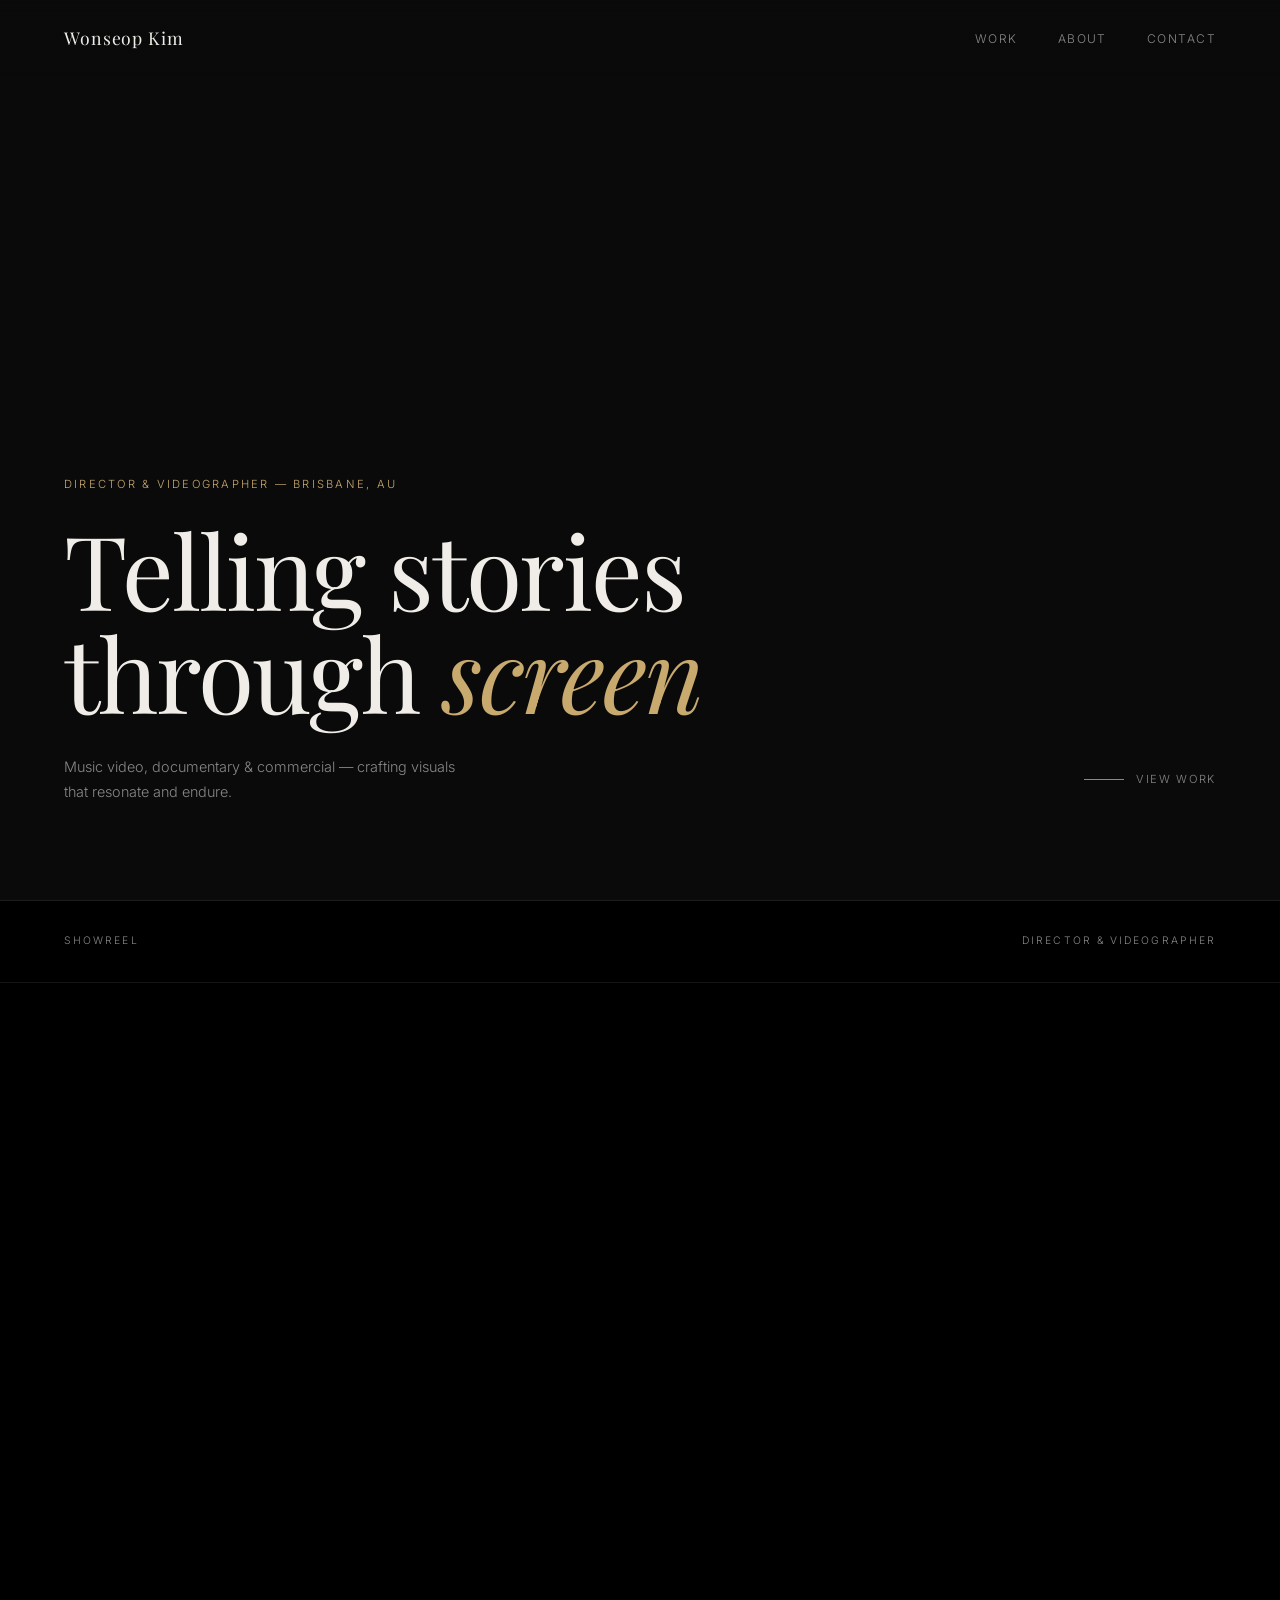
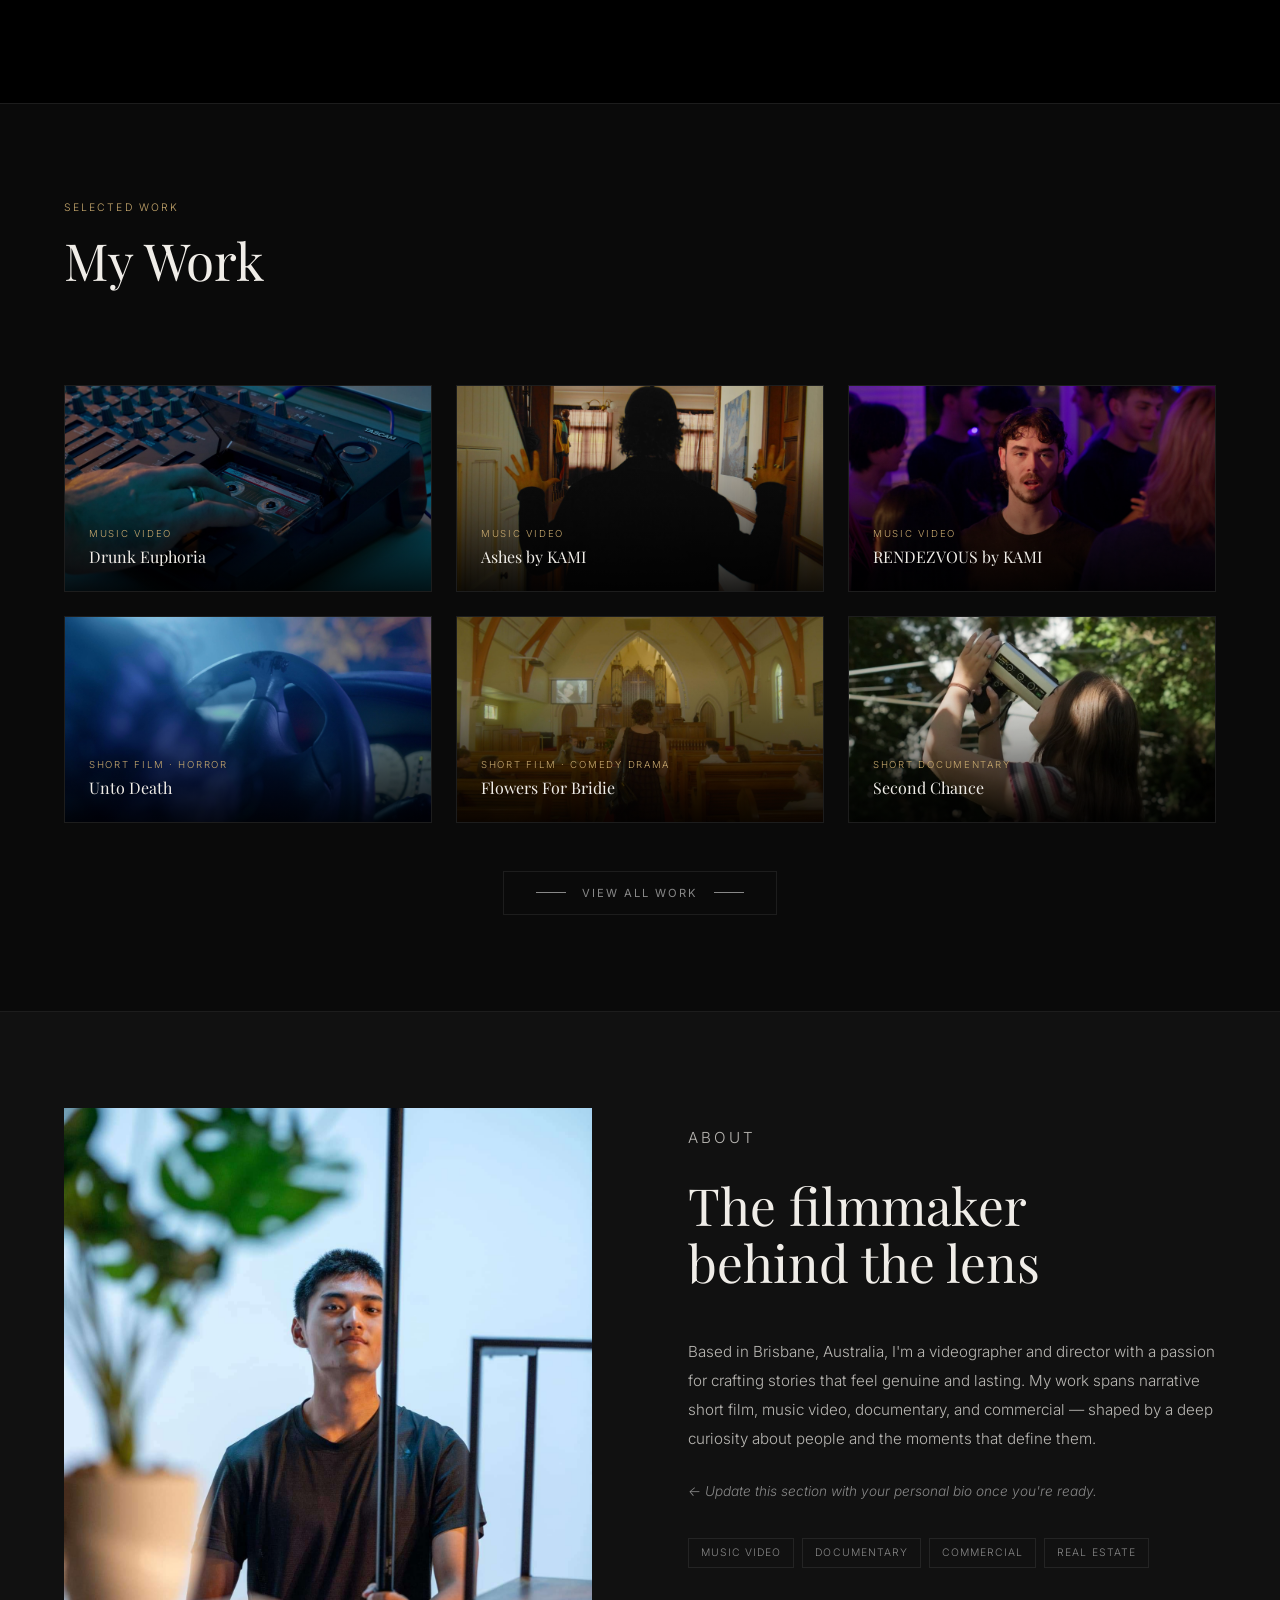
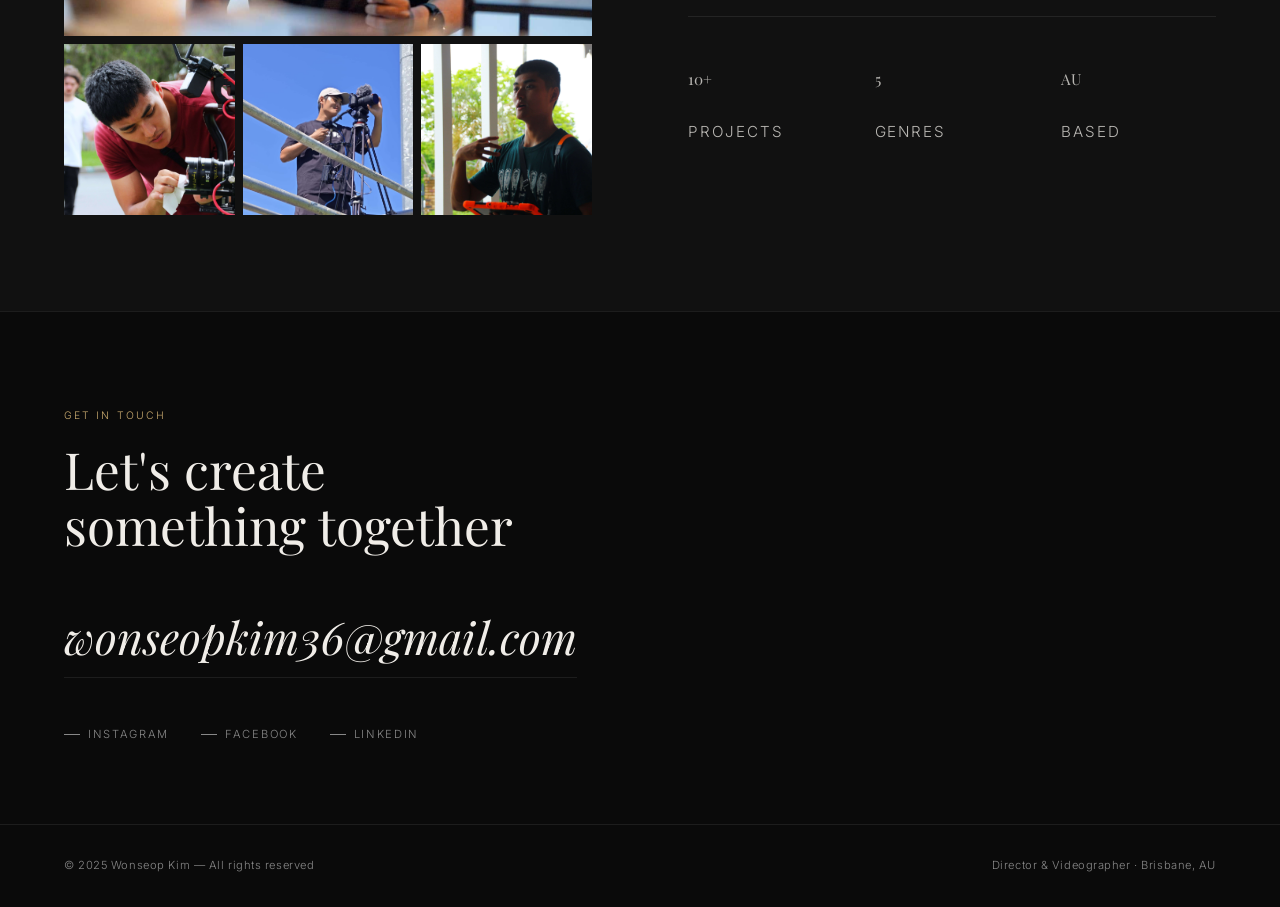
==== index.html @ dfc42f0c "Switch title order to Director & Videographer throughout" ====
<!DOCTYPE html>
<html lang="en">
<head>
<meta charset="UTF-8">
<meta name="viewport" content="width=device-width, initial-scale=1.0">
<title>Wonseop Kim | Director & Videographer — Brisbane</title>
<meta name="description" content="Wonseop Kim is a videographer and director based in Brisbane, AU, specialising in music videos, documentaries, and commercial content.">
<meta name="author" content="Wonseop Kim">
<meta name="robots" content="index, follow">
<link rel="canonical" href="https://wonseopkim.com.au/">
<link rel="icon" type="image/png" href="Main Logo.png">

<!-- Open Graph (for sharing on social / signals to Google) -->
<meta property="og:title" content="Wonseop Kim | Director & Videographer">
<meta property="og:description" content="Music video, documentary & commercial — crafting visuals that resonate and endure. Based in Brisbane, AU.">
<meta property="og:url" content="https://wonseopkim.com.au/">
<meta property="og:type" content="website">
<link href="https://fonts.googleapis.com/css2?family=Inter:wght@300;400;500;600&family=Playfair+Display:ital,wght@0,400;0,500;1,400&display=swap" rel="stylesheet">
<link rel="stylesheet" href="css/base.css">
<link rel="stylesheet" href="css/layout.css">
<link rel="stylesheet" href="css/works.css">
<link rel="stylesheet" href="css/archive.css">
<link rel="stylesheet" href="css/lightbox.css">
<link rel="stylesheet" href="css/responsive.css">
</head>
<body>

<nav id="navbar">
  <a href="#" class="nav-logo">Wonseop Kim</a>
  <ul class="nav-links">
    <li><a href="#works">Work</a></li>
    <li><a href="#about">About</a></li>
    <li><a href="#contact">Contact</a></li>
  </ul>
</nav>

<!-- ═══════════════════════════════ HERO ═══════════════════════════════ -->
<section class="hero">
  <video class="hero-video" autoplay muted playsinline>
    <source src="video/hero.mp4" type="video/mp4">
  </video>
  <div class="hero-bg"></div>
  <p class="hero-label">Director &amp; Videographer — Brisbane, AU</p>
  <h1 class="hero-title">Telling stories<br>through <em>screen</em></h1>
  <div class="hero-sub">
    <p class="hero-desc">Music video, documentary &amp; commercial — crafting visuals that resonate and endure.</p>
    <a href="#works" class="hero-scroll"><span class="scroll-line"></span>View Work</a>
  </div>
</section>

<div class="divider"></div>

<!-- ═══════════════════════════════ REEL ═══════════════════════════════ -->
<div class="reel-section">
  <div class="reel-title-bar">
    <span>Showreel</span>
    <span>Director &amp; Videographer</span>
  </div>
  <div class="reel-embed">
    <iframe src="https://player.vimeo.com/video/1203753606" frameborder="0" allow="autoplay; fullscreen; picture-in-picture" allowfullscreen></iframe>
  </div>
</div>

<div class="divider"></div>

<!-- ═══════════════════════════ SELECTED WORKS ═══════════════════════════ -->
<section id="works">
  <div class="works-header">
    <div>
      <p class="section-label">Selected Work</p>
      <h2 class="section-title">My Work</h2>
    </div>
  </div>

  <div class="works-grid" id="portfolioGrid"></div>

  <!-- Toggle to archive -->
  <div class="archive-link-wrap">
    <button class="archive-link" id="archiveToggleBtn">
      <span class="archive-link-line"></span>
      View All Work
      <span class="archive-link-line"></span>
    </button>
  </div>
</section>

<!-- ═══════════════════════════════ ARCHIVE ═══════════════════════════════ -->
<div id="archive">

  <div class="archive-header">
    <div class="archive-header-left">
      <p>Complete Works</p>
      <h2>All Work</h2>
    </div>
  </div>

  <div class="archive-controls">
    <div class="filter-tabs" id="archiveFilters">
      <button class="filter-btn active" data-filter="all">All</button>
      <button class="filter-btn" data-filter="narrative">Narrative</button>
      <button class="filter-btn" data-filter="documentary">Documentary</button>
      <button class="filter-btn" data-filter="music-video">Music Video</button>
      <button class="filter-btn" data-filter="commercial">Commercial</button>
      <button class="filter-btn" data-filter="social-media">Social Media</button>
    </div>
    <div class="view-toggle">
      <button class="view-btn active" data-view="grid" title="Grid view">⊞</button>
      <button class="view-btn" data-view="list" title="List view">☰</button>
    </div>
  </div>

  <!-- GRID VIEW -->
  <div class="archive-grid" id="archiveGrid"></div>

  <!-- LIST VIEW -->
  <div class="archive-list" id="archiveList"></div>

  <div class="no-results" id="noResults">No projects in this category yet.</div>

</div><!-- /#archive -->

<div class="divider"></div>

<!-- ═══════════════════════════════ ABOUT ═══════════════════════════════ -->
<section id="about" class="about-section">
  <div class="about-grid">
    <div class="about-photo-col">
      <div class="about-photo-main">
        <img src="images/me/01.jpg" alt="Wonseop Kim">
      </div>
      <div class="about-photo-strip">
        <div class="about-photo-small"><img src="images/me/02.jpg" alt="On set"></div>
        <div class="about-photo-small"><img src="images/me/03.jpg" alt="On location"></div>
        <div class="about-photo-small"><img src="images/me/05.jpg" alt="On set" style="object-position: 70% center;"></div>
      </div>
    </div>
    <div class="about-content">
      <p class="section-label">About</p>
      <h2 class="section-title">The filmmaker<br>behind the lens</h2>
      <p>Based in Brisbane, Australia, I'm a videographer and director with a passion for crafting stories that feel genuine and lasting. My work spans narrative short film, music video, documentary, and commercial — shaped by a deep curiosity about people and the moments that define them.</p>
      <p><em style="color: var(--muted); font-style: italic; font-size: 0.85rem;">← Update this section with your personal bio once you're ready.</em></p>
      <div class="tags">
        <span class="tag">Music Video</span><span class="tag">Documentary</span><span class="tag">Commercial</span><span class="tag">Real Estate</span>
      </div>
      <div class="about-stats">
        <div><p class="stat-num">10+</p><p class="stat-label">Projects</p></div>
        <div><p class="stat-num">5</p><p class="stat-label">Genres</p></div>
        <div><p class="stat-num">AU</p><p class="stat-label">Based</p></div>
      </div>
    </div>
  </div>
</section>

<div class="divider"></div>

<!-- ═══════════════════════════════ CONTACT ═══════════════════════════════ -->
<section id="contact" class="contact-section">
  <p class="section-label">Get in touch</p>
  <h2 class="section-title">Let's create<br>something together</h2>
  <div class="contact-inner">
    <a href="mailto:wonseopkim36@gmail.com" class="contact-email">wonseopkim36@gmail.com</a>
    <div class="contact-socials">
      <a href="https://www.instagram.com/oneseop_twoseop/" target="_blank" class="social-link">Instagram</a>
      <a href="https://www.facebook.com/profile.php?id=100075381812493" target="_blank" class="social-link">Facebook</a>
      <a href="https://www.linkedin.com/in/wonseop-kim-41875423b/" target="_blank" class="social-link">LinkedIn</a>
    </div>
  </div>
</section>

<footer>
  <p>© 2025 Wonseop Kim — All rights reserved</p>
  <p>Director & Videographer · Brisbane, AU</p>
</footer>

<!-- ═══════════════════════════════ LIGHTBOX ═══════════════════════════════ -->
<div class="lightbox-overlay" id="lightboxOverlay">
  <button class="lightbox-close" id="lightboxClose">&#x2715;</button>
  <div class="lightbox-box">
    <div class="lightbox-carousel" id="lightboxCarousel">
      <div class="carousel-track" id="carouselTrack"></div>
      <button class="carousel-btn carousel-prev" id="carouselPrev">&#8249;</button>
      <button class="carousel-btn carousel-next" id="carouselNext">&#8250;</button>
      <div class="carousel-dots" id="carouselDots"></div>
    </div>
    <div class="lightbox-info">
      <div>
        <div class="lightbox-cat" id="lbCat"></div>
        <div class="lightbox-title" id="lbTitle"></div>
        <div class="lightbox-desc" id="lbDesc"></div>
      </div>
      <div class="lightbox-meta">
        <div class="lightbox-meta-item"><span>Year</span><span id="lbYear"></span></div>
        <div class="lightbox-meta-item"><span>Role</span><span id="lbRole"></span></div>
      </div>
      <a id="lbLink" href="#" target="_blank" rel="noopener" style="display:none"></a>
    </div>
  </div>
</div>

<script src="js/hero.js"></script>
<script src="data/projects.js"></script>
<script src="js/render.js"></script>
<script src="js/archive.js"></script>
<script src="js/lightbox.js"></script>
</body>
</html>
---- css/base.css ----
*, *::before, *::after { box-sizing: border-box; margin: 0; padding: 0; }
:root {
  --bg: #0a0a0a; --bg2: #111111; --bg3: #1a1a1a;
  --text: #f0ede8; --muted: #888; --accent: #c8a96e;
  --border: rgba(255,255,255,0.08);
  --font-display: 'Playfair Display', Georgia, serif;
  --font-body: 'Inter', sans-serif;
}
html { scroll-behavior: smooth; }
body { background: var(--bg); color: var(--text); font-family: var(--font-body); font-weight: 300; line-height: 1.6; -webkit-font-smoothing: antialiased; }

/* ── SHARED ── */
section { padding: 6rem 4rem; }
.section-label { font-size: 0.65rem; letter-spacing: 0.2em; text-transform: uppercase; color: var(--accent); margin-bottom: 1rem; }
.section-title { font-family: var(--font-display); font-size: clamp(2rem, 4vw, 3.2rem); font-weight: 400; line-height: 1.1; margin-bottom: 3rem; }
.divider { width: 100%; height: 1px; background: var(--border); }

/* ── FILTER TABS (shared by archive controls) ── */
.filter-tabs { display: flex; gap: 0; border: 1px solid var(--border); overflow: hidden; }
.filter-btn { background: none; border: none; border-right: 1px solid var(--border); color: var(--muted); font-family: var(--font-body); font-size: 0.65rem; font-weight: 400; letter-spacing: 0.12em; text-transform: uppercase; padding: 0.55rem 1.1rem; cursor: pointer; transition: background 0.2s, color 0.2s; }
.filter-btn:last-child { border-right: none; }
.filter-btn:hover { background: var(--bg3); color: var(--text); }
.filter-btn.active { background: var(--accent); color: #0a0a0a; }
---- css/layout.css ----
/* ── NAV ── */
nav { position: fixed; top: 0; left: 0; right: 0; z-index: 100; display: flex; align-items: center; justify-content: space-between; padding: 1.5rem 4rem; background: linear-gradient(to bottom, rgba(10,10,10,0.95) 0%, transparent 100%); transition: background 0.3s; }
nav.scrolled { background: rgba(10,10,10,0.97); border-bottom: 1px solid var(--border); }
.nav-logo { font-family: var(--font-display); font-size: 1.1rem; font-weight: 400; letter-spacing: 0.05em; color: var(--text); text-decoration: none; }
.nav-links { display: flex; gap: 2.5rem; list-style: none; align-items: center; }
.nav-links a { color: var(--muted); text-decoration: none; font-size: 0.75rem; letter-spacing: 0.12em; text-transform: uppercase; transition: color 0.2s; }
.nav-links a:hover { color: var(--text); }

/* ── HERO ── */
.hero { min-height: 100vh; display: flex; flex-direction: column; justify-content: flex-end; padding: 0 4rem 6rem; position: relative; overflow: hidden; background: var(--bg); }
.hero-video { position: absolute; inset: 0; width: 100%; height: 100%; object-fit: cover; z-index: 0; transition: opacity 0.6s ease; }
.hero-bg { position: absolute; inset: 0; background: rgba(10,10,10,0.5); z-index: 1; }
.hero-label { font-size: 0.7rem; letter-spacing: 0.2em; text-transform: uppercase; color: var(--accent); margin-bottom: 1.5rem; position: relative; z-index: 2; }
.hero-title { font-family: var(--font-display); font-size: clamp(3.5rem, 8vw, 7rem); font-weight: 400; line-height: 1.0; letter-spacing: -0.02em; margin-bottom: 2rem; max-width: 900px; position: relative; z-index: 2; }
.hero-title em { font-style: italic; color: var(--accent); }
.hero-sub { display: flex; align-items: center; gap: 3rem; flex-wrap: wrap; position: relative; z-index: 2; }
.hero-desc { font-size: 0.9rem; color: var(--muted); max-width: 400px; line-height: 1.7; }
.hero-scroll { display: flex; align-items: center; gap: 0.75rem; font-size: 0.7rem; letter-spacing: 0.15em; text-transform: uppercase; color: var(--muted); text-decoration: none; margin-left: auto; transition: color 0.2s; }
.hero-scroll:hover { color: var(--text); }
.scroll-line { width: 40px; height: 1px; background: var(--muted); transition: width 0.2s; }
.hero-scroll:hover .scroll-line { width: 60px; background: var(--text); }

/* ── REEL ── */
.reel-section { background: #000; padding: 0; position: relative; }
.reel-title-bar { display: flex; align-items: center; justify-content: space-between; padding: 2rem 4rem; border-bottom: 1px solid var(--border); }
.reel-title-bar span { font-size: 0.65rem; letter-spacing: 0.2em; text-transform: uppercase; color: var(--muted); }
.reel-embed { width: 100%; aspect-ratio: 16/9; max-height: calc(100vh - 10rem); max-width: calc((100vh - 10rem) * 1.7778); margin: 0 auto; background: #000; }
.reel-embed iframe { width: 100%; height: 100%; display: block; border: none; }

/* ── ABOUT ── */
.about-section { background: var(--bg2); }
.about-grid { display: grid; grid-template-columns: 1fr 1fr; gap: 6rem; align-items: start; }
.about-photo-col { display: flex; flex-direction: column; gap: 0.5rem; }
.about-photo-main { aspect-ratio: 1/1; overflow: hidden; }
.about-photo-main img { width: 100%; height: 100%; object-fit: cover; object-position: center; display: block; }
.about-photo-strip { display: grid; grid-template-columns: repeat(3, 1fr); gap: 0.5rem; }
.about-photo-small { aspect-ratio: 1; overflow: hidden; }
.about-photo-small img { width: 100%; height: 100%; object-fit: cover; object-position: center top; display: block; }
.about-content { padding-top: 1rem; }
.about-content p { font-size: 0.95rem; color: rgba(240,237,232,0.75); line-height: 1.9; margin-bottom: 1.5rem; }
.about-stats { display: grid; grid-template-columns: repeat(3, 1fr); gap: 2rem; margin-top: 3rem; padding-top: 3rem; border-top: 1px solid var(--border); }
.stat-num { font-family: var(--font-display); font-size: 2.5rem; font-weight: 400; color: var(--accent); line-height: 1; margin-bottom: 0.4rem; }
.stat-label { font-size: 0.7rem; letter-spacing: 0.12em; text-transform: uppercase; color: var(--muted); }
.tags { display: flex; flex-wrap: wrap; gap: 0.5rem; margin-top: 2rem; }
.tag { font-size: 0.65rem; letter-spacing: 0.1em; text-transform: uppercase; color: var(--muted); border: 1px solid var(--border); padding: 0.35rem 0.75rem; }

/* ── CONTACT ── */
.contact-section { padding: 6rem 4rem 5rem; }
.contact-inner { max-width: 700px; }
.contact-email { font-family: var(--font-display); font-size: clamp(1.8rem, 3.5vw, 2.8rem); font-weight: 400; font-style: italic; color: var(--text); text-decoration: none; display: inline-block; margin-bottom: 3rem; border-bottom: 1px solid var(--border); padding-bottom: 0.25rem; transition: color 0.2s, border-color 0.2s; }
.contact-email:hover { color: var(--accent); border-color: var(--accent); }
.contact-socials { display: flex; gap: 2rem; flex-wrap: wrap; }
.social-link { font-size: 0.7rem; letter-spacing: 0.15em; text-transform: uppercase; color: var(--muted); text-decoration: none; display: flex; align-items: center; gap: 0.5rem; transition: color 0.2s; }
.social-link:hover { color: var(--text); }
.social-link::before { content: ''; display: inline-block; width: 16px; height: 1px; background: currentColor; }

/* ── FOOTER ── */
footer { padding: 2rem 4rem; border-top: 1px solid var(--border); display: flex; align-items: center; justify-content: space-between; flex-wrap: wrap; gap: 1rem; }
footer p { font-size: 0.7rem; color: var(--muted); letter-spacing: 0.05em; }
---- css/works.css ----
/* ── SELECTED WORKS ── */
.works-header { display: flex; align-items: flex-end; justify-content: space-between; margin-bottom: 3rem; flex-wrap: wrap; gap: 1.5rem; }
.works-grid { display: grid; grid-template-columns: repeat(3, 1fr); gap: 1.5rem; }
.work-item { cursor: pointer; }
.work-item.hidden { display: none; }
.work-thumb { position: relative; aspect-ratio: 16/9; overflow: hidden; border: 1px solid var(--border); }
.work-thumb img { position: absolute; inset: 0; width: 100%; height: 100%; object-fit: cover; display: block; transition: transform 0.6s cubic-bezier(0.25, 0.46, 0.45, 0.94); }
.work-item:hover .work-thumb img { transform: scale(1.04); }
.work-overlay { position: absolute; inset: 0; display: flex; flex-direction: column; justify-content: flex-end; padding: 1.5rem; background: linear-gradient(to top, rgba(0,0,0,0.85) 0%, rgba(0,0,0,0.3) 40%, transparent 70%); }
.work-category { font-size: 0.6rem; letter-spacing: 0.18em; text-transform: uppercase; color: var(--accent); margin-bottom: 0.35rem; display: block; }
.work-title { font-family: var(--font-display); font-size: 1rem; font-weight: 400; color: var(--text); line-height: 1.2; }

/* ── ARCHIVE TOGGLE BUTTON ── */
.archive-link-wrap { margin-top: 3rem; display: flex; align-items: center; justify-content: center; }
.archive-link { display: inline-flex; align-items: center; gap: 1rem; font-size: 0.7rem; letter-spacing: 0.18em; text-transform: uppercase; color: var(--muted); text-decoration: none; border: 1px solid var(--border); padding: 0.9rem 2rem; transition: color 0.2s, border-color 0.2s; cursor: pointer; background: none; font-family: var(--font-body); }
.archive-link:hover { color: var(--text); border-color: rgba(255,255,255,0.25); }
.archive-link-line { width: 30px; height: 1px; background: currentColor; transition: width 0.2s; display: inline-block; }
.archive-link:hover .archive-link-line { width: 50px; }
---- css/archive.css ----
/* ── ARCHIVE SECTION ── */
#archive { display: none; padding: 0; }
#archive.visible { display: block; }

.archive-header { padding: 5rem 4rem 4rem; border-bottom: 1px solid var(--border); display: flex; align-items: flex-end; justify-content: space-between; flex-wrap: wrap; gap: 2rem; }
.archive-header-left p { font-size: 0.65rem; letter-spacing: 0.2em; text-transform: uppercase; color: var(--accent); margin-bottom: 1rem; }
.archive-header-left h2 { font-family: var(--font-display); font-size: clamp(2.5rem, 5vw, 4.5rem); font-weight: 400; line-height: 1.0; }
.archive-count { font-family: var(--font-display); font-size: 4rem; font-weight: 400; color: rgba(255,255,255,0.08); line-height: 1; }

.archive-controls { padding: 2rem 4rem; border-bottom: 1px solid var(--border); display: flex; align-items: center; justify-content: space-between; flex-wrap: wrap; gap: 1rem; }
.view-toggle { display: flex; gap: 0; border: 1px solid var(--border); overflow: hidden; }
.view-btn { background: none; border: none; border-right: 1px solid var(--border); color: var(--muted); padding: 0.5rem 0.75rem; cursor: pointer; transition: background 0.2s, color 0.2s; font-size: 0.75rem; }
.view-btn:last-child { border-right: none; }
.view-btn.active { background: var(--bg3); color: var(--text); }

/* GRID VIEW */
.archive-grid { display: grid; grid-template-columns: repeat(4, 1fr); gap: 1.25rem; padding: 4rem; }
.archive-grid.hidden { display: none; }
.grid-item { cursor: pointer; }
.grid-item.filtered-out { display: none; }
.grid-thumb { position: relative; aspect-ratio: 16/9; overflow: hidden; border: 1px solid var(--border); }
.grid-thumb img { position: absolute; inset: 0; width: 100%; height: 100%; object-fit: cover; display: block; transition: transform 0.6s cubic-bezier(0.25,0.46,0.45,0.94); }
.grid-item:hover .grid-thumb img { transform: scale(1.04); }
.grid-overlay { position: absolute; inset: 0; display: flex; flex-direction: column; justify-content: flex-end; padding: 1rem; background: linear-gradient(to top, rgba(0,0,0,0.85) 0%, rgba(0,0,0,0.3) 40%, transparent 70%); }
.grid-cat { font-size: 0.55rem; letter-spacing: 0.18em; text-transform: uppercase; color: var(--accent); margin-bottom: 0.2rem; }
.grid-title { font-family: var(--font-display); font-size: 0.85rem; font-weight: 400; color: var(--text); line-height: 1.2; }

/* LIST VIEW */
.archive-list { display: none; }
.archive-list.visible { display: block; }
.list-item { display: grid; grid-template-columns: 100px 1fr auto auto; align-items: center; gap: 2rem; padding: 1.25rem 4rem; border-bottom: 1px solid var(--border); cursor: pointer; transition: background 0.15s; }
.list-item:hover { background: var(--bg2); }
.list-item.filtered-out { display: none; }
.list-thumb { aspect-ratio: 16/9; overflow: hidden; background: var(--bg3); position: relative; flex-shrink: 0; }
.list-thumb svg { width: 100%; height: 100%; display: block; }
.list-title { font-family: var(--font-display); font-size: 1rem; font-weight: 400; color: var(--text); margin-bottom: 0.25rem; }
.list-cat { font-size: 0.65rem; letter-spacing: 0.12em; text-transform: uppercase; color: var(--muted); }
.list-year { font-size: 0.75rem; color: var(--muted); white-space: nowrap; }
.list-role { font-size: 0.7rem; color: var(--muted); white-space: nowrap; text-align: right; }
.list-arrow { font-size: 0.9rem; color: var(--muted); transition: color 0.2s, transform 0.2s; }
.list-item:hover .list-arrow { color: var(--accent); transform: translateX(4px); }

.no-results { padding: 4rem; text-align: center; color: var(--muted); font-size: 0.85rem; display: none; }
.no-results.visible { display: block; }
---- css/responsive.css ----
/* ── RESPONSIVE ── */
@media (max-width: 900px) {
  nav, section, .contact-section, .archive-header, .archive-controls, footer { padding-left: 2rem; padding-right: 2rem; }
  .reel-title-bar { padding: 1.2rem 2rem; }
  .hero { padding: 0 2rem 4rem; }
  .works-grid { grid-template-columns: repeat(2, 1fr); }
  .about-grid { grid-template-columns: 1fr; gap: 3rem; }
  .archive-grid { grid-template-columns: repeat(2, 1fr); }
  .list-item { grid-template-columns: 80px 1fr auto; padding: 1rem 2rem; }
  .list-role { display: none; }
  .lightbox-info { grid-template-columns: 1fr; }
}
@media (max-width: 600px) {
  .works-grid { grid-template-columns: 1fr; }
  .about-stats { grid-template-columns: repeat(2, 1fr); }
  .nav-links { display: none; }
  .archive-grid { grid-template-columns: repeat(2, 1fr); }
  .list-item { grid-template-columns: 70px 1fr; }
  .list-year, .list-arrow { display: none; }
}
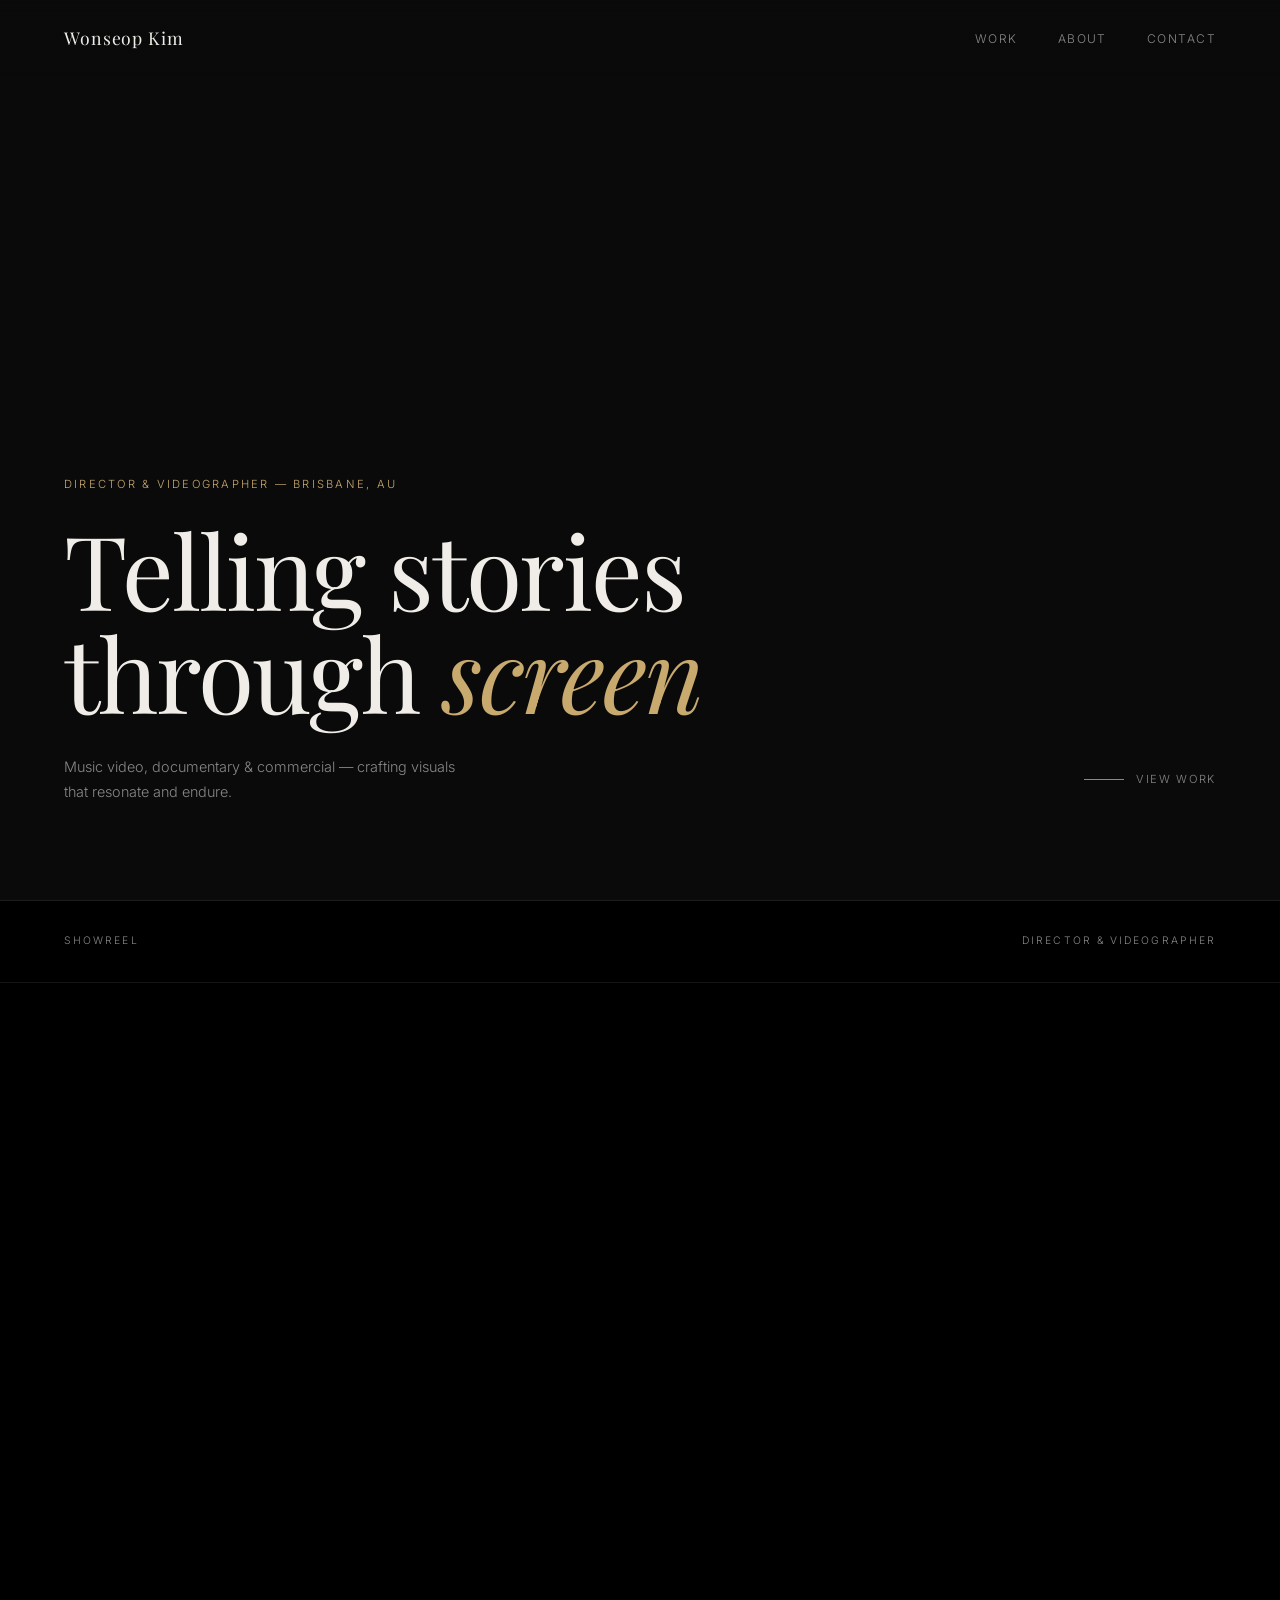
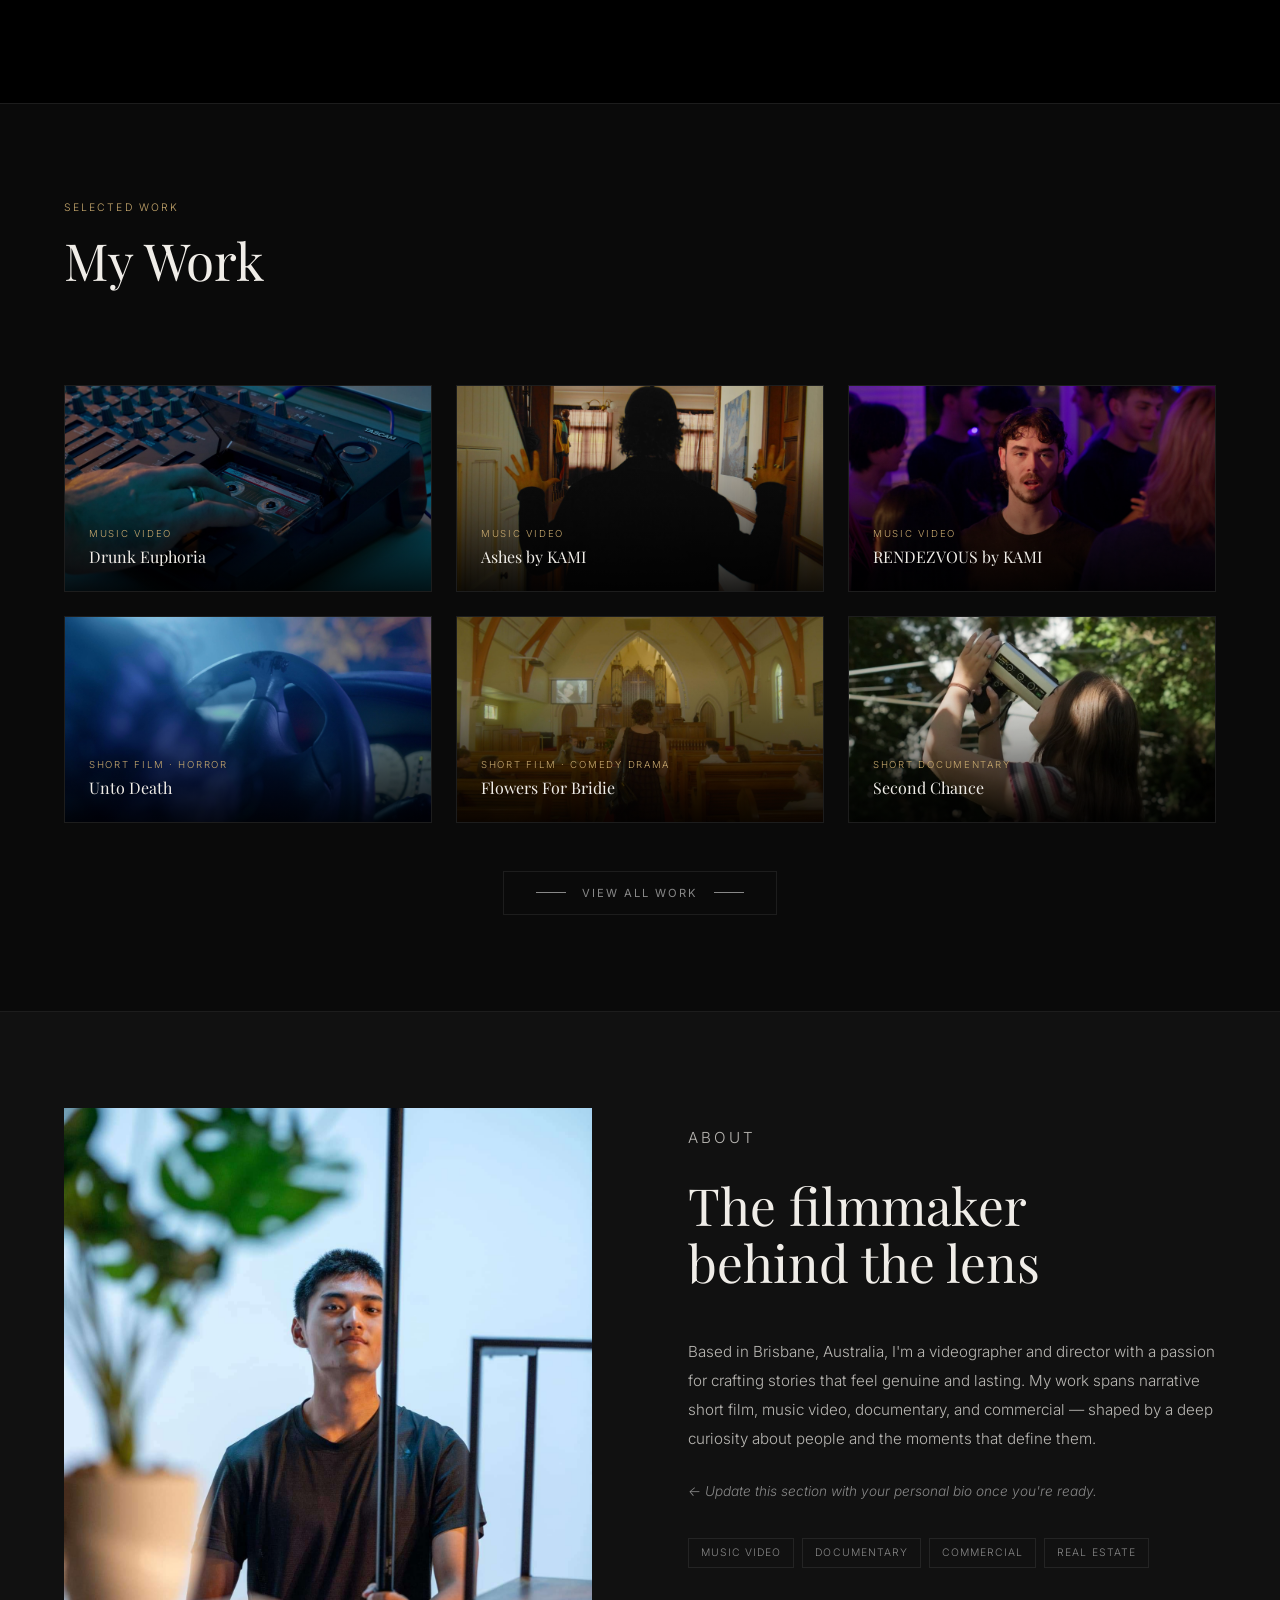
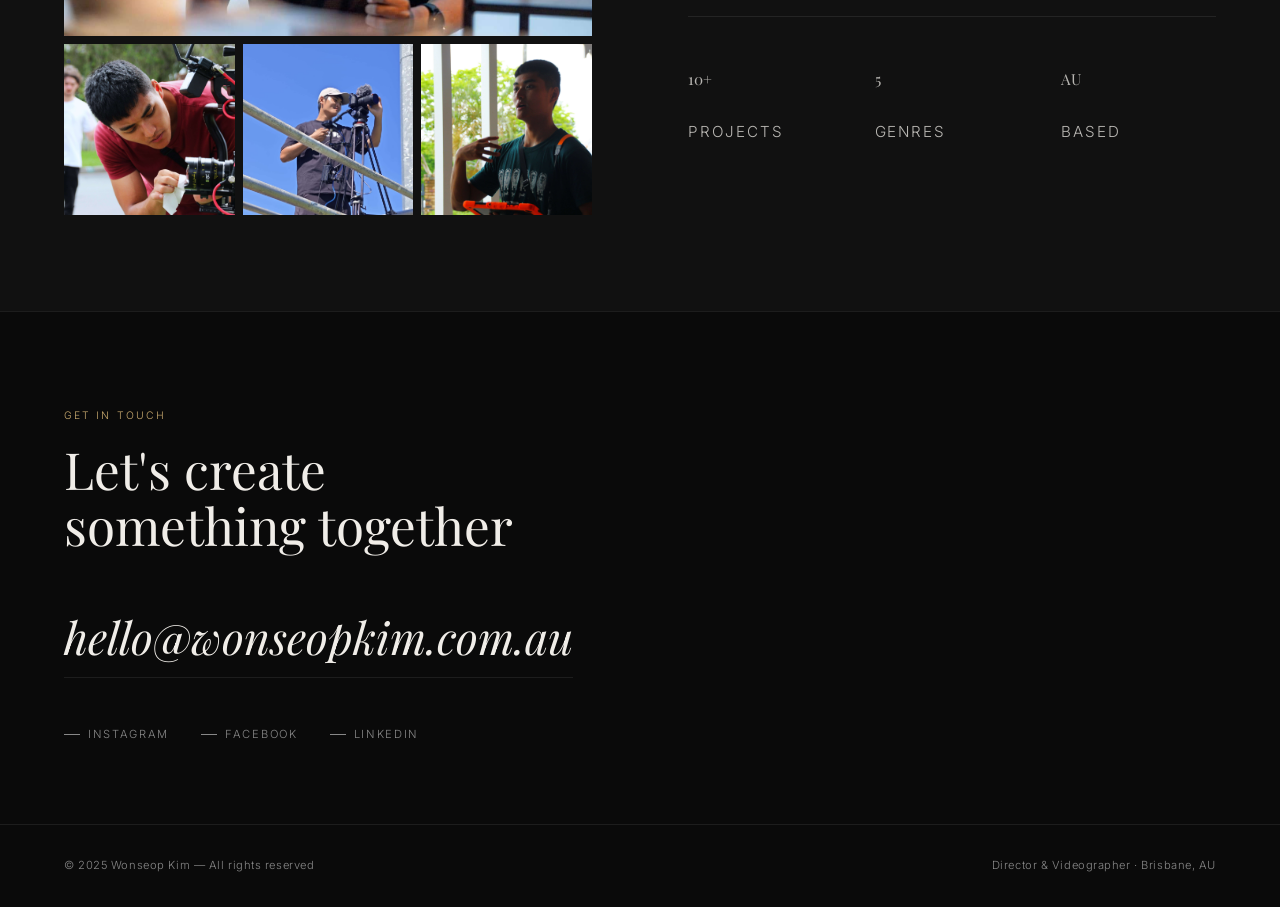
==== commit 8b597400: "Update contact email to hello@wonseopkim.com.au with website enquiry tag" ====
--- a/index.html
+++ b/index.html
@@ -158,7 +158,7 @@
   <p class="section-label">Get in touch</p>
   <h2 class="section-title">Let's create<br>something together</h2>
   <div class="contact-inner">
-    <a href="mailto:wonseopkim36@gmail.com" class="contact-email">wonseopkim36@gmail.com</a>
+    <a href="mailto:hello@wonseopkim.com.au?subject=Website%20Enquiry" class="contact-email">hello@wonseopkim.com.au</a>
     <div class="contact-socials">
       <a href="https://www.instagram.com/oneseop_twoseop/" target="_blank" class="social-link">Instagram</a>
       <a href="https://www.facebook.com/profile.php?id=100075381812493" target="_blank" class="social-link">Facebook</a>
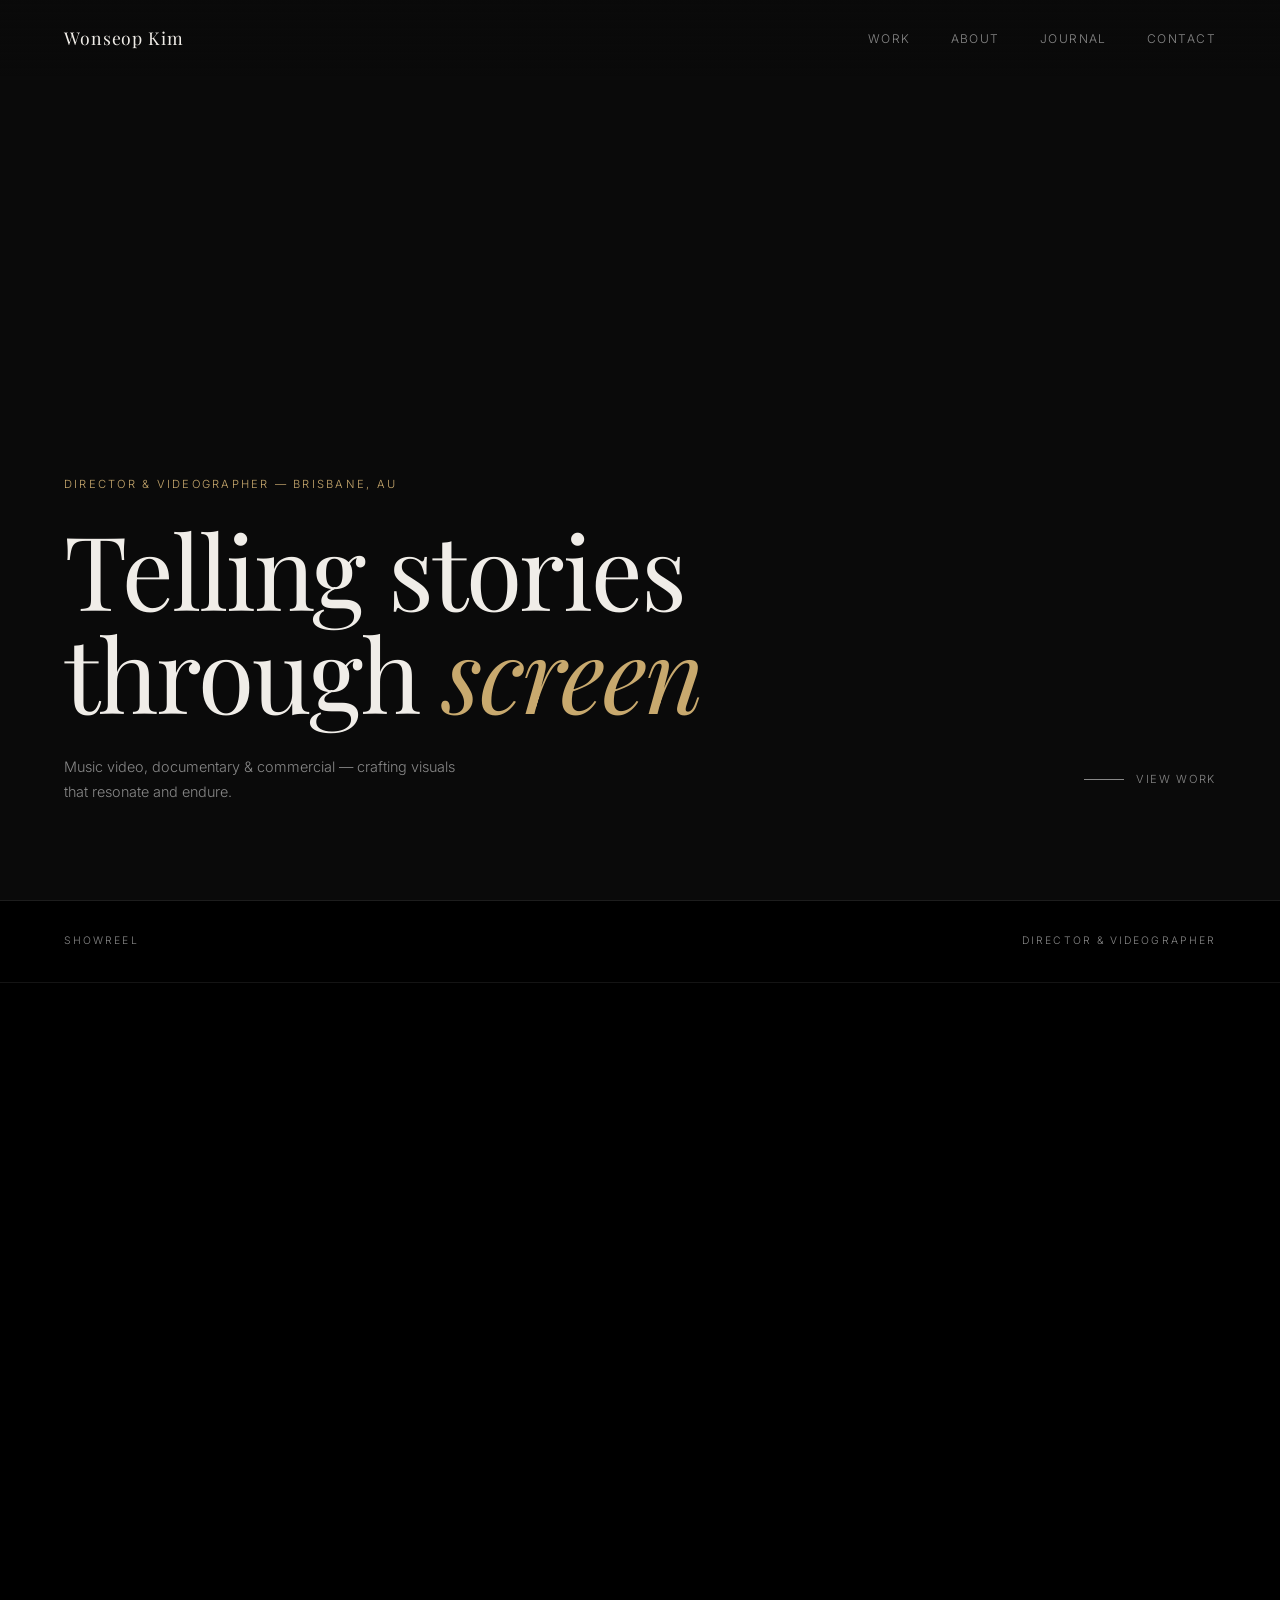
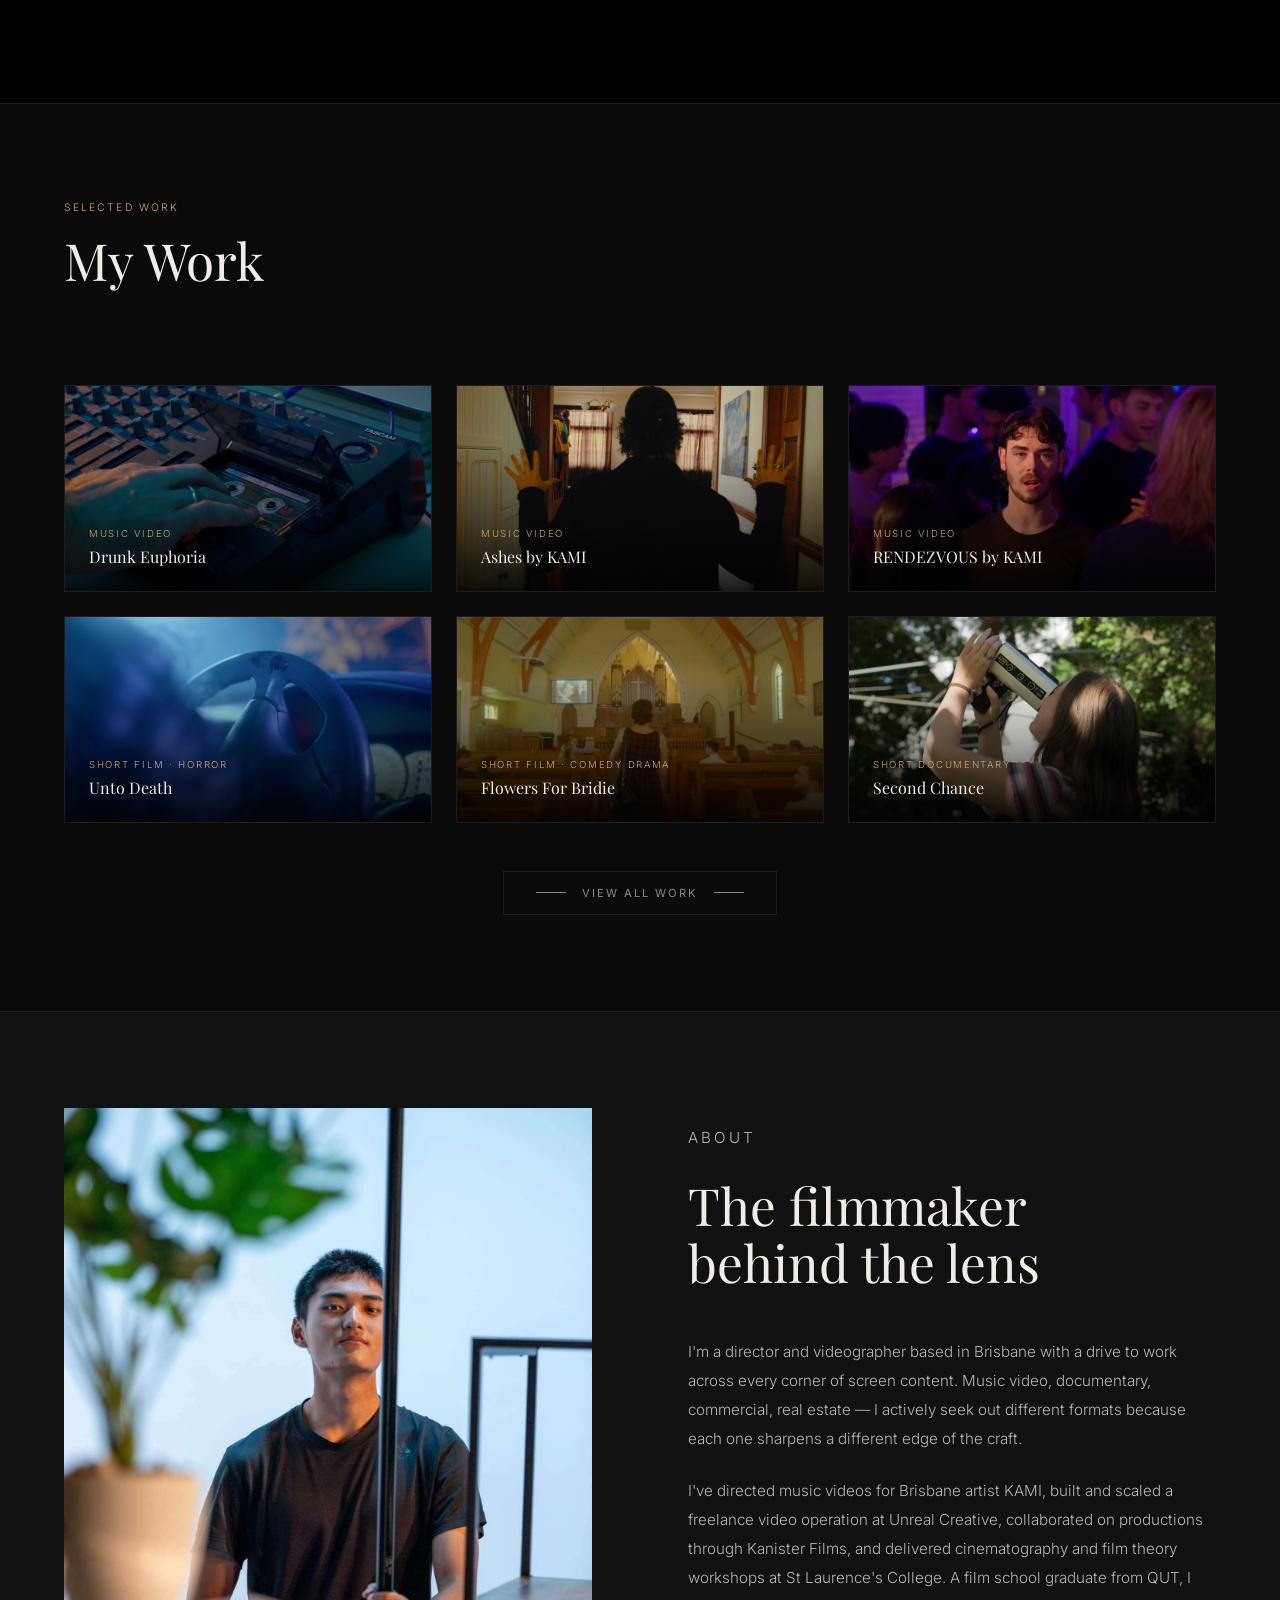
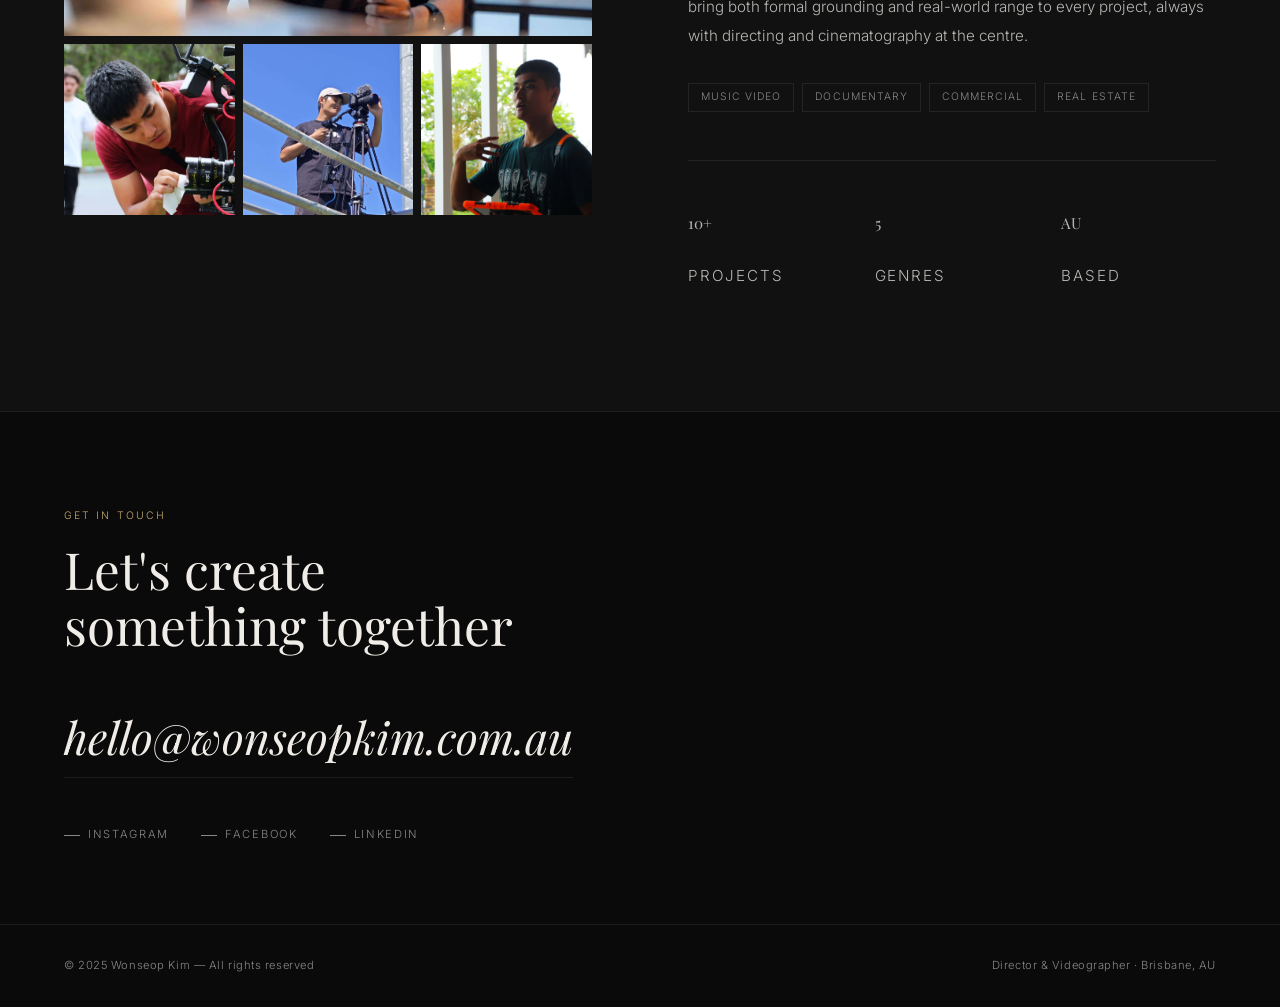
==== commit f343dd48: "Add Journal section with RENDEZVOUS blog post Creates a full blog/journal system: index page (blog.h" ====
--- a/index.html
+++ b/index.html
@@ -30,6 +30,7 @@
   <ul class="nav-links">
     <li><a href="#works">Work</a></li>
     <li><a href="#about">About</a></li>
+    <li><a href="blog.html">Journal</a></li>
     <li><a href="#contact">Contact</a></li>
   </ul>
 </nav>
@@ -137,8 +138,8 @@
     <div class="about-content">
       <p class="section-label">About</p>
       <h2 class="section-title">The filmmaker<br>behind the lens</h2>
-      <p>Based in Brisbane, Australia, I'm a videographer and director with a passion for crafting stories that feel genuine and lasting. My work spans narrative short film, music video, documentary, and commercial — shaped by a deep curiosity about people and the moments that define them.</p>
-      <p><em style="color: var(--muted); font-style: italic; font-size: 0.85rem;">← Update this section with your personal bio once you're ready.</em></p>
+      <p>I'm a director and videographer based in Brisbane with a drive to work across every corner of screen content. Music video, documentary, commercial, real estate — I actively seek out different formats because each one sharpens a different edge of the craft.</p>
+      <p>I've directed music videos for Brisbane artist KAMI, built and scaled a freelance video operation at Unreal Creative, collaborated on productions through Kanister Films, and delivered cinematography and film theory workshops at St Laurence's College. A film school graduate from QUT, I bring both formal grounding and real-world range to every project, always with directing and cinematography at the centre.</p>
       <div class="tags">
         <span class="tag">Music Video</span><span class="tag">Documentary</span><span class="tag">Commercial</span><span class="tag">Real Estate</span>
       </div>
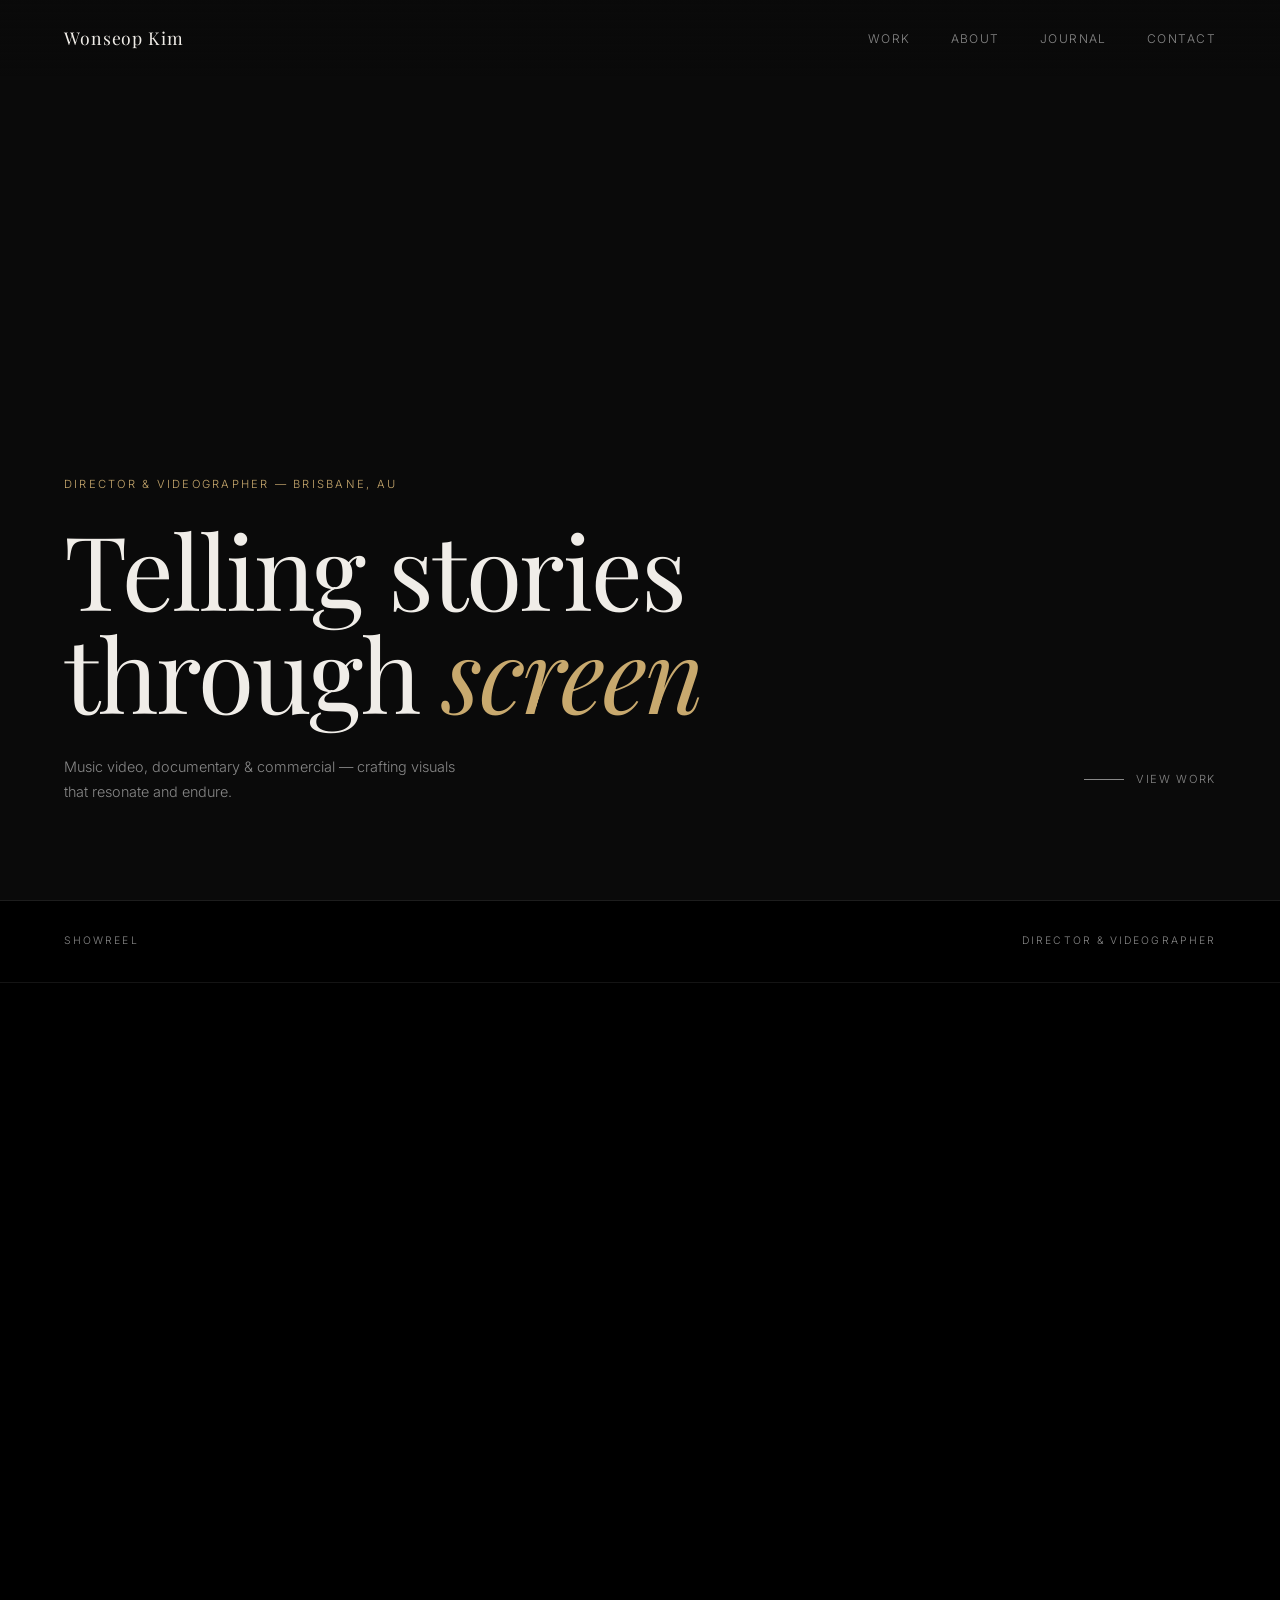
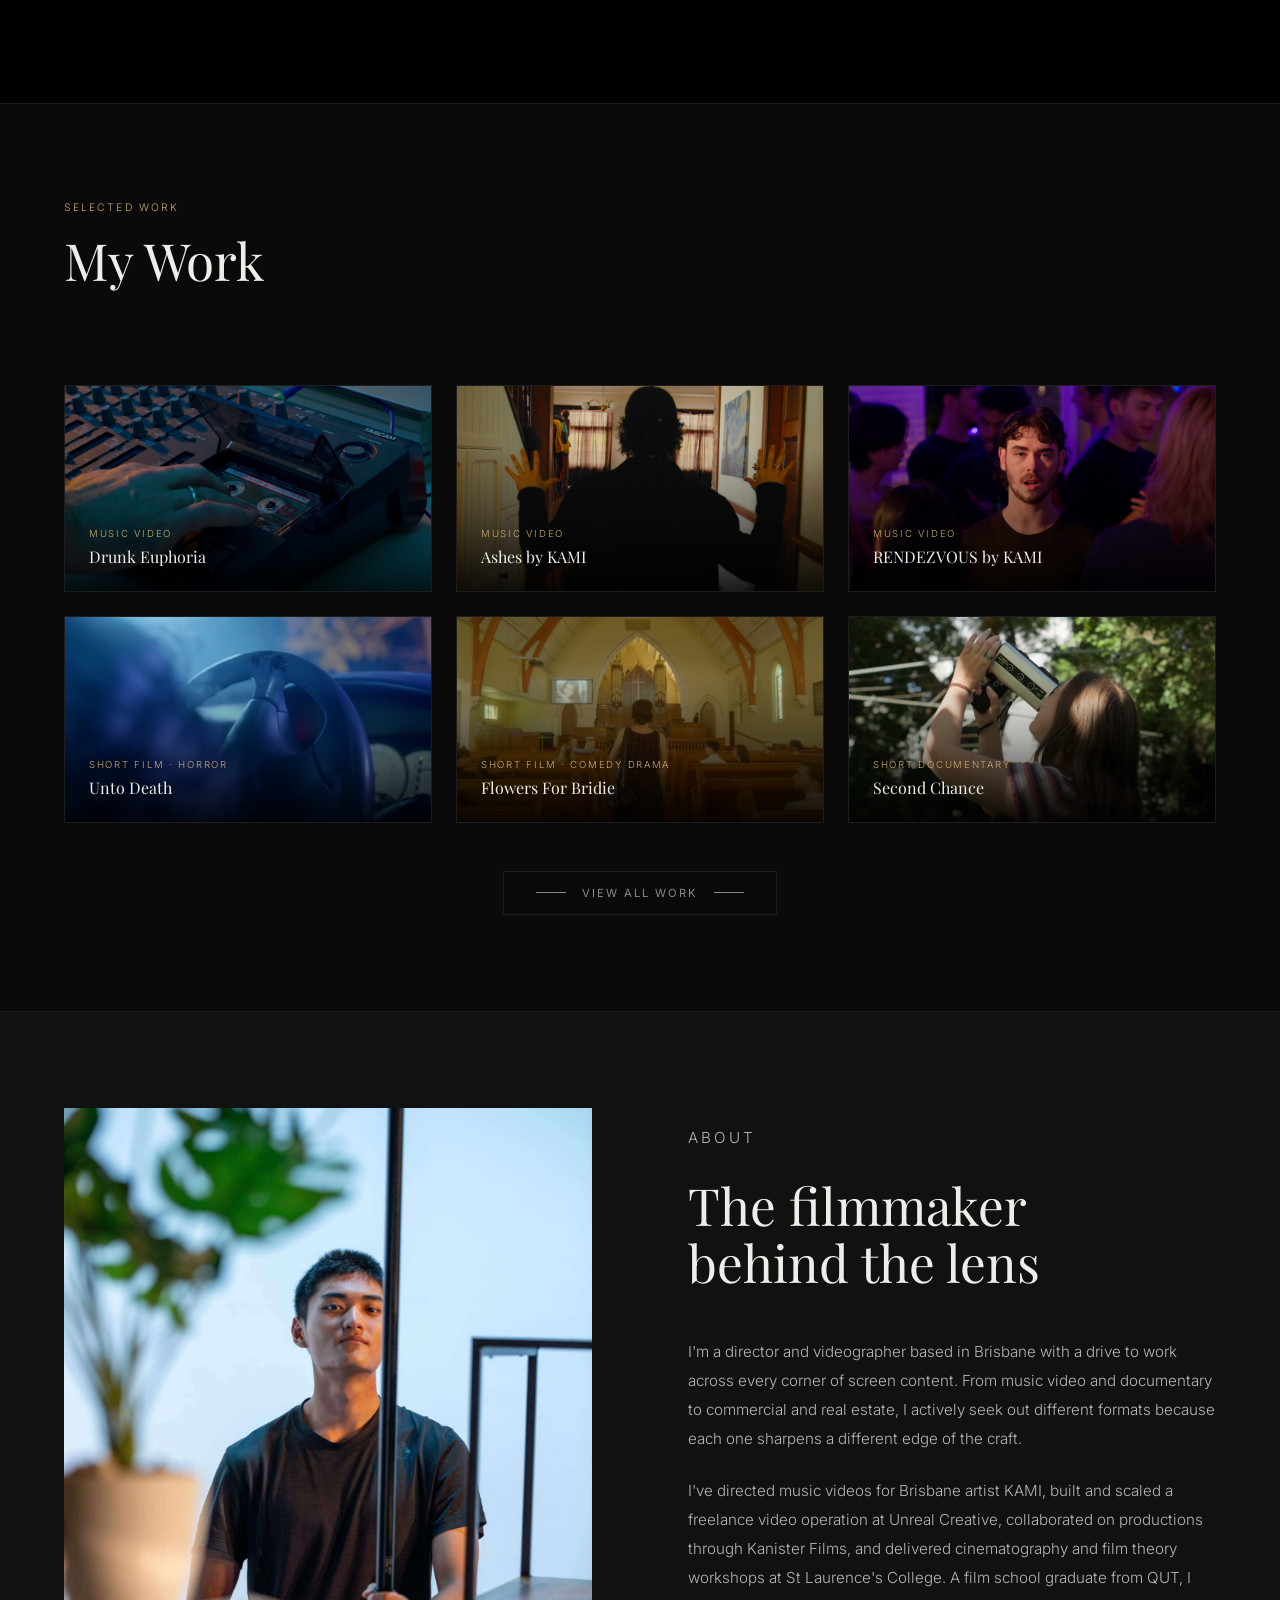
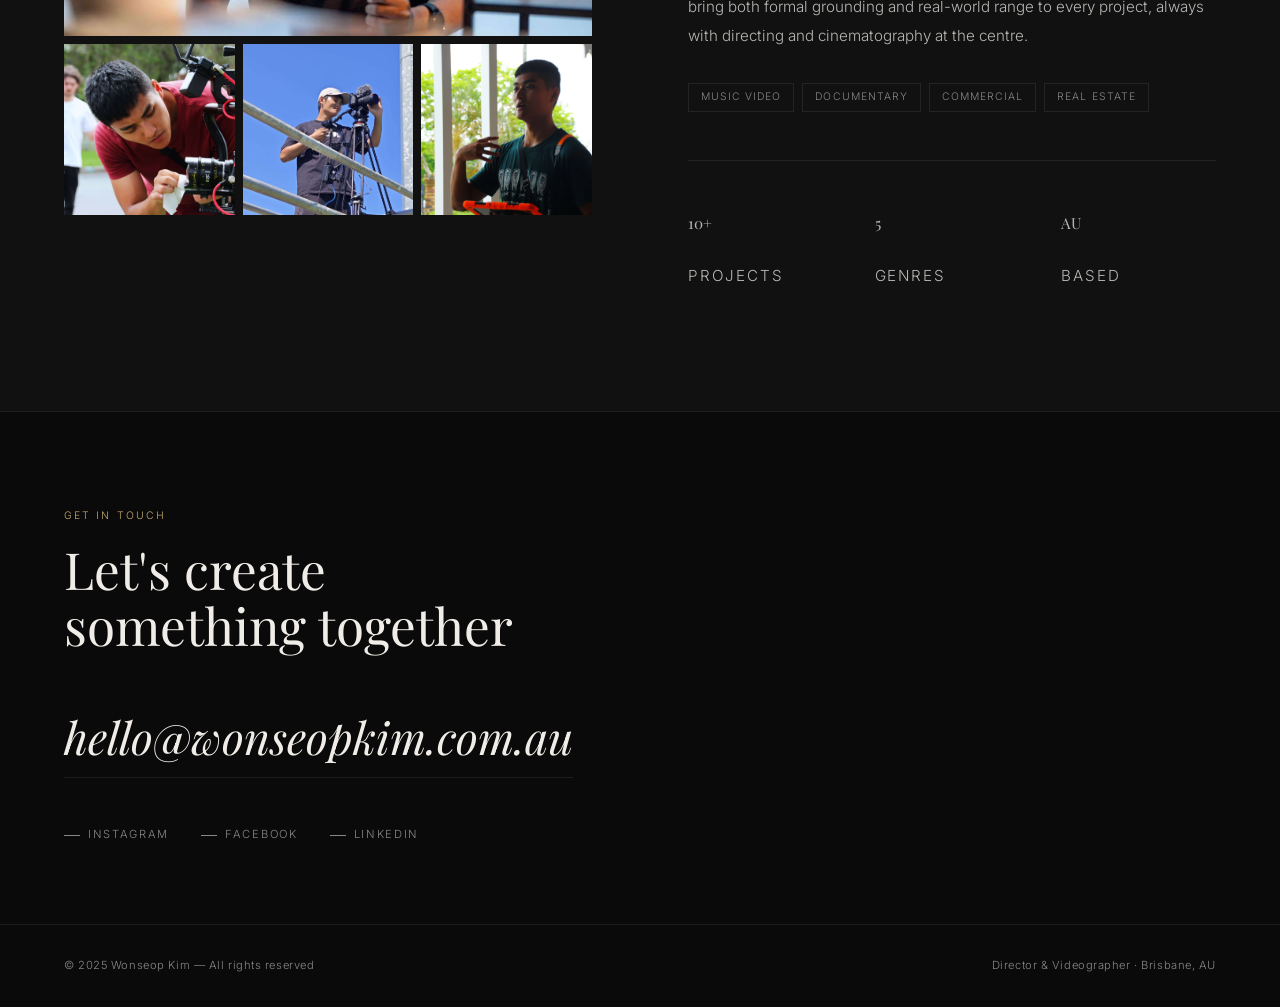
==== commit 5041c5b4: "Remove em dash from about bio Co-Authored-By: Claude Sonnet 4.6 <noreply@anthropic.com>" ====
--- a/index.html
+++ b/index.html
@@ -138,7 +138,7 @@
     <div class="about-content">
       <p class="section-label">About</p>
       <h2 class="section-title">The filmmaker<br>behind the lens</h2>
-      <p>I'm a director and videographer based in Brisbane with a drive to work across every corner of screen content. Music video, documentary, commercial, real estate — I actively seek out different formats because each one sharpens a different edge of the craft.</p>
+      <p>I'm a director and videographer based in Brisbane with a drive to work across every corner of screen content. From music video and documentary to commercial and real estate, I actively seek out different formats because each one sharpens a different edge of the craft.</p>
       <p>I've directed music videos for Brisbane artist KAMI, built and scaled a freelance video operation at Unreal Creative, collaborated on productions through Kanister Films, and delivered cinematography and film theory workshops at St Laurence's College. A film school graduate from QUT, I bring both formal grounding and real-world range to every project, always with directing and cinematography at the centre.</p>
       <div class="tags">
         <span class="tag">Music Video</span><span class="tag">Documentary</span><span class="tag">Commercial</span><span class="tag">Real Estate</span>
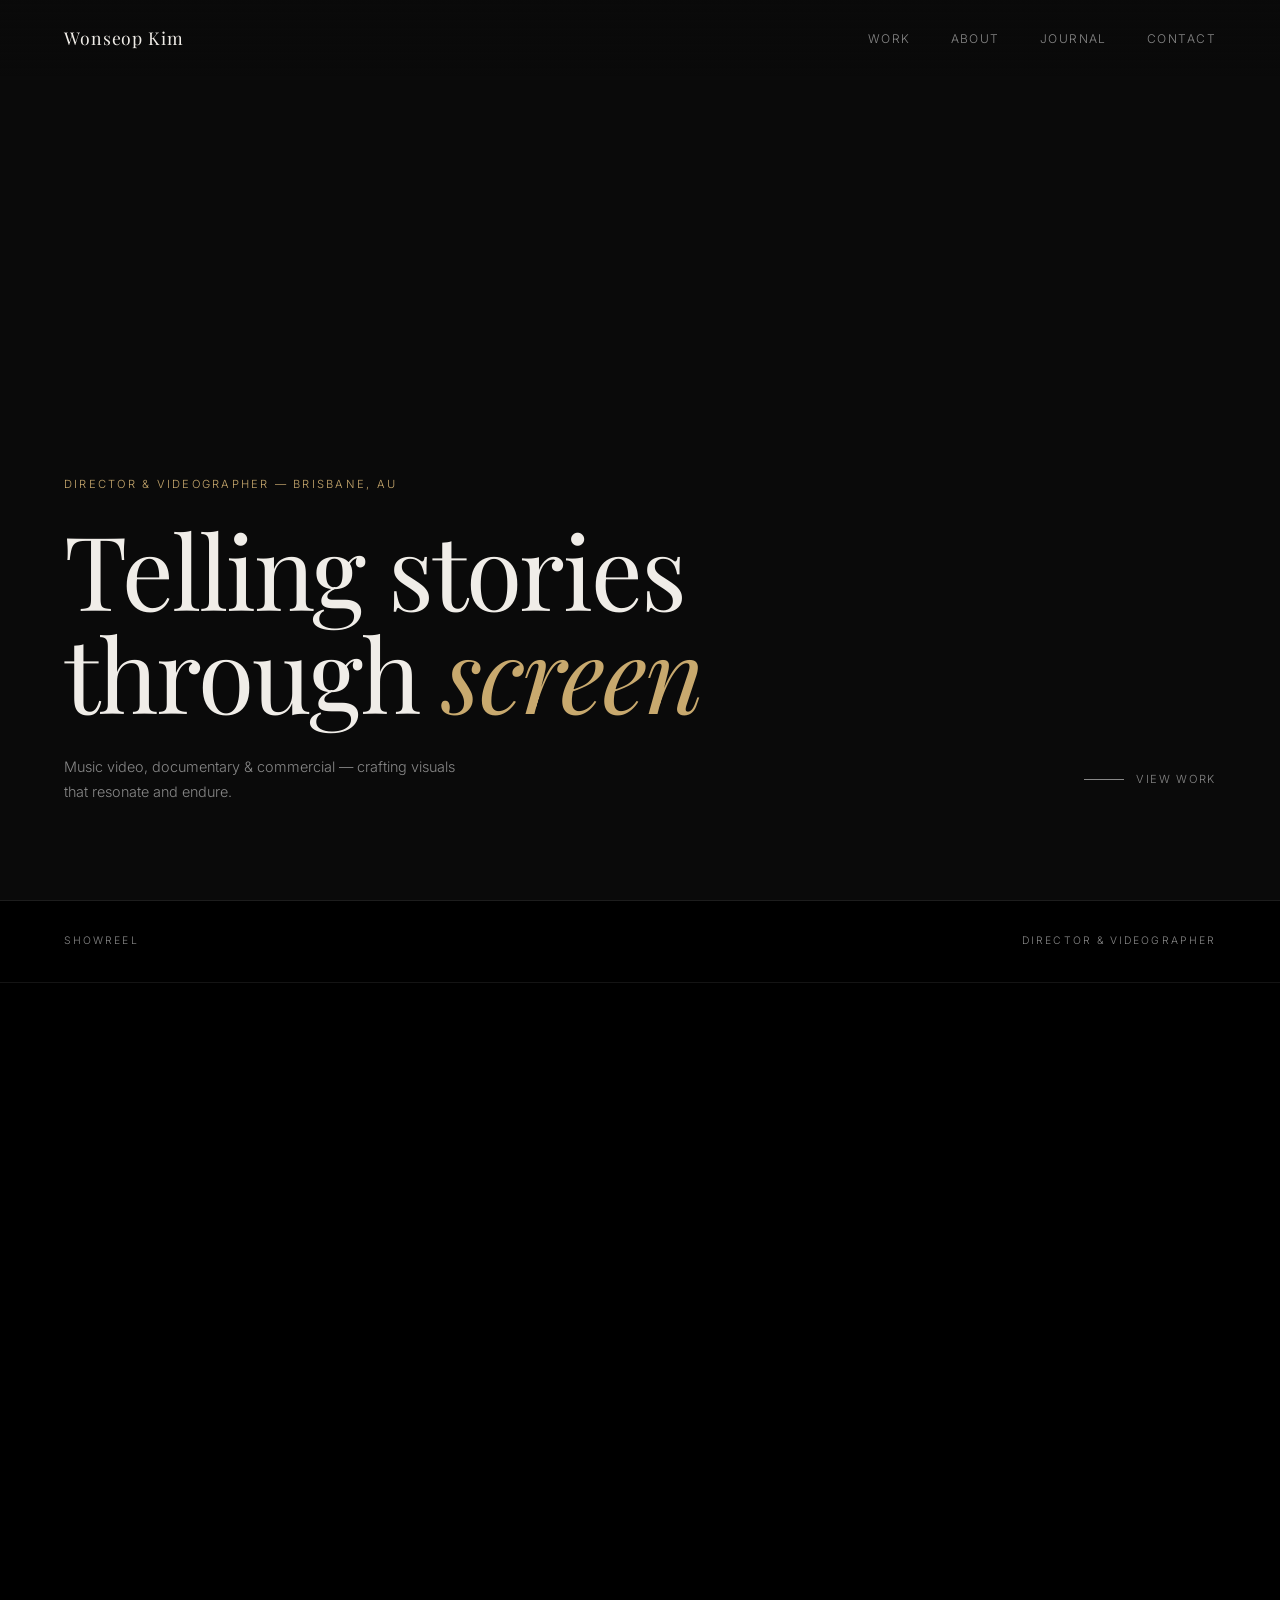
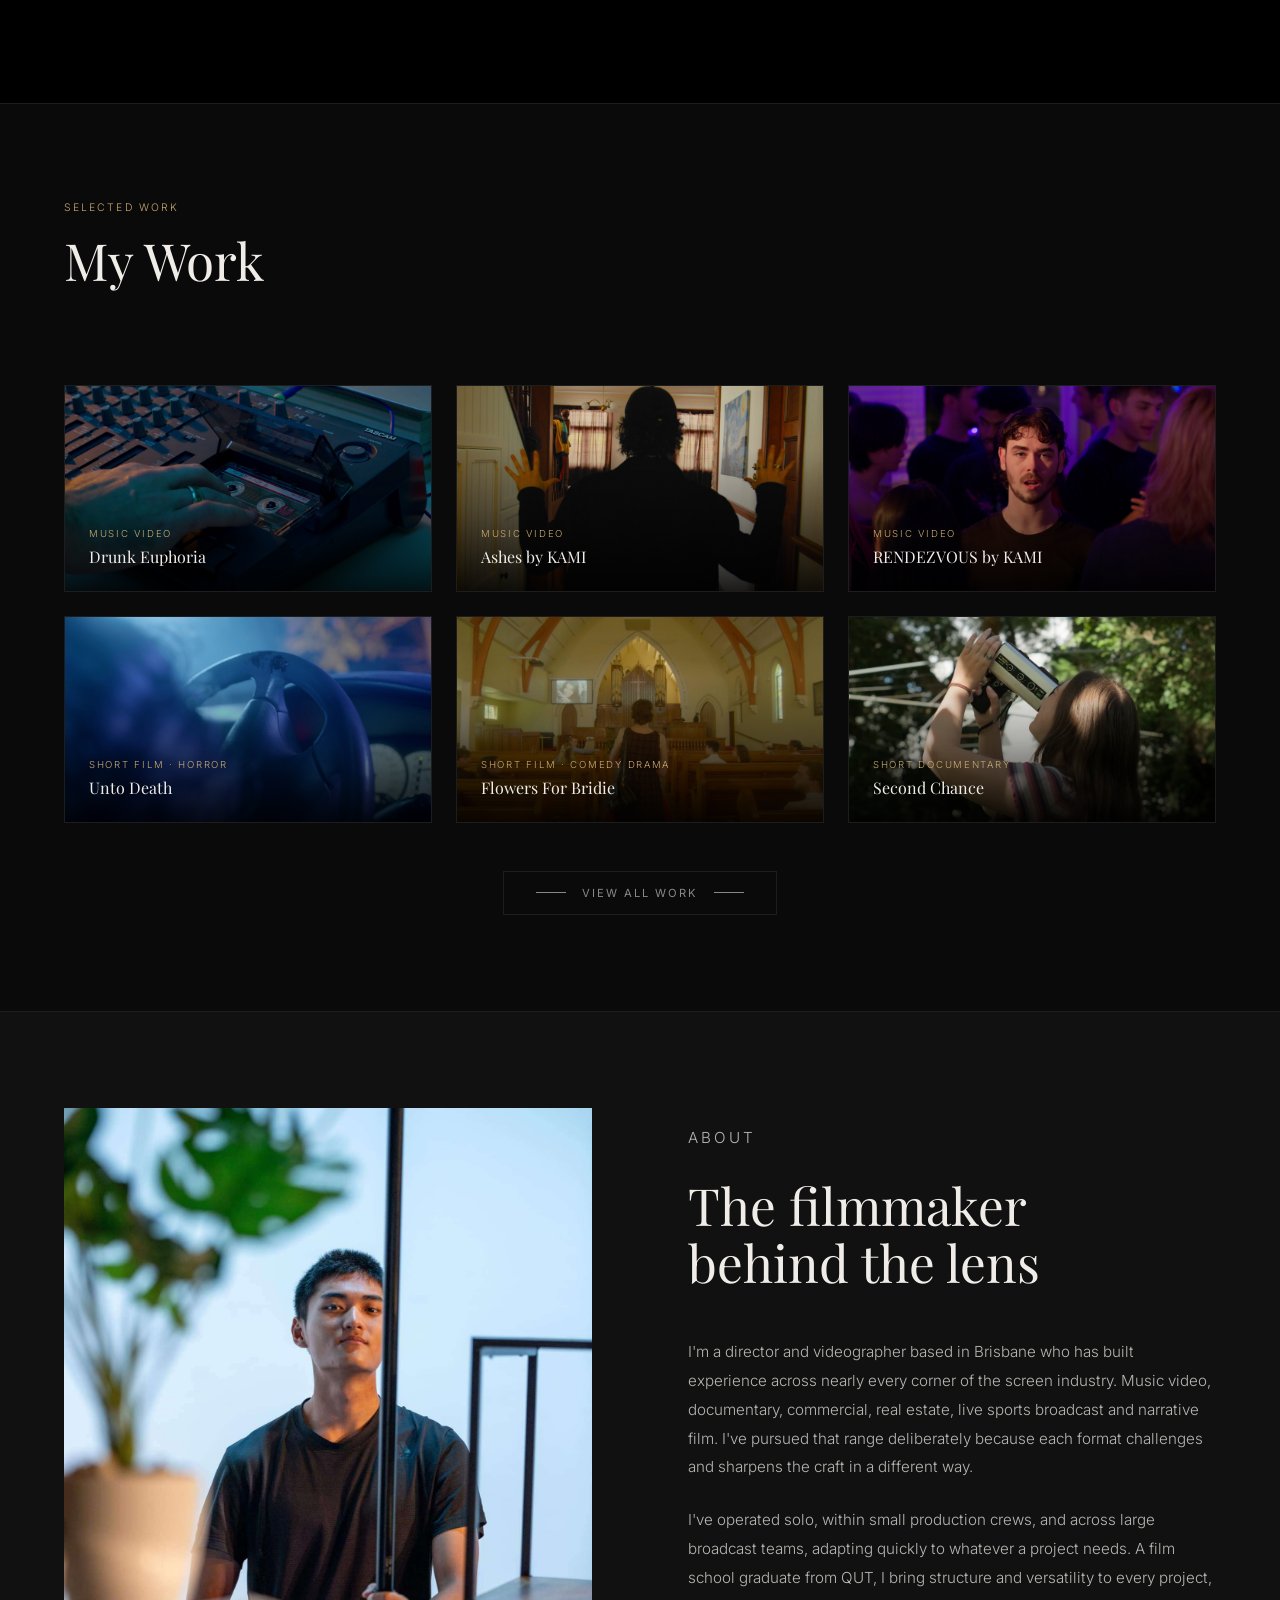
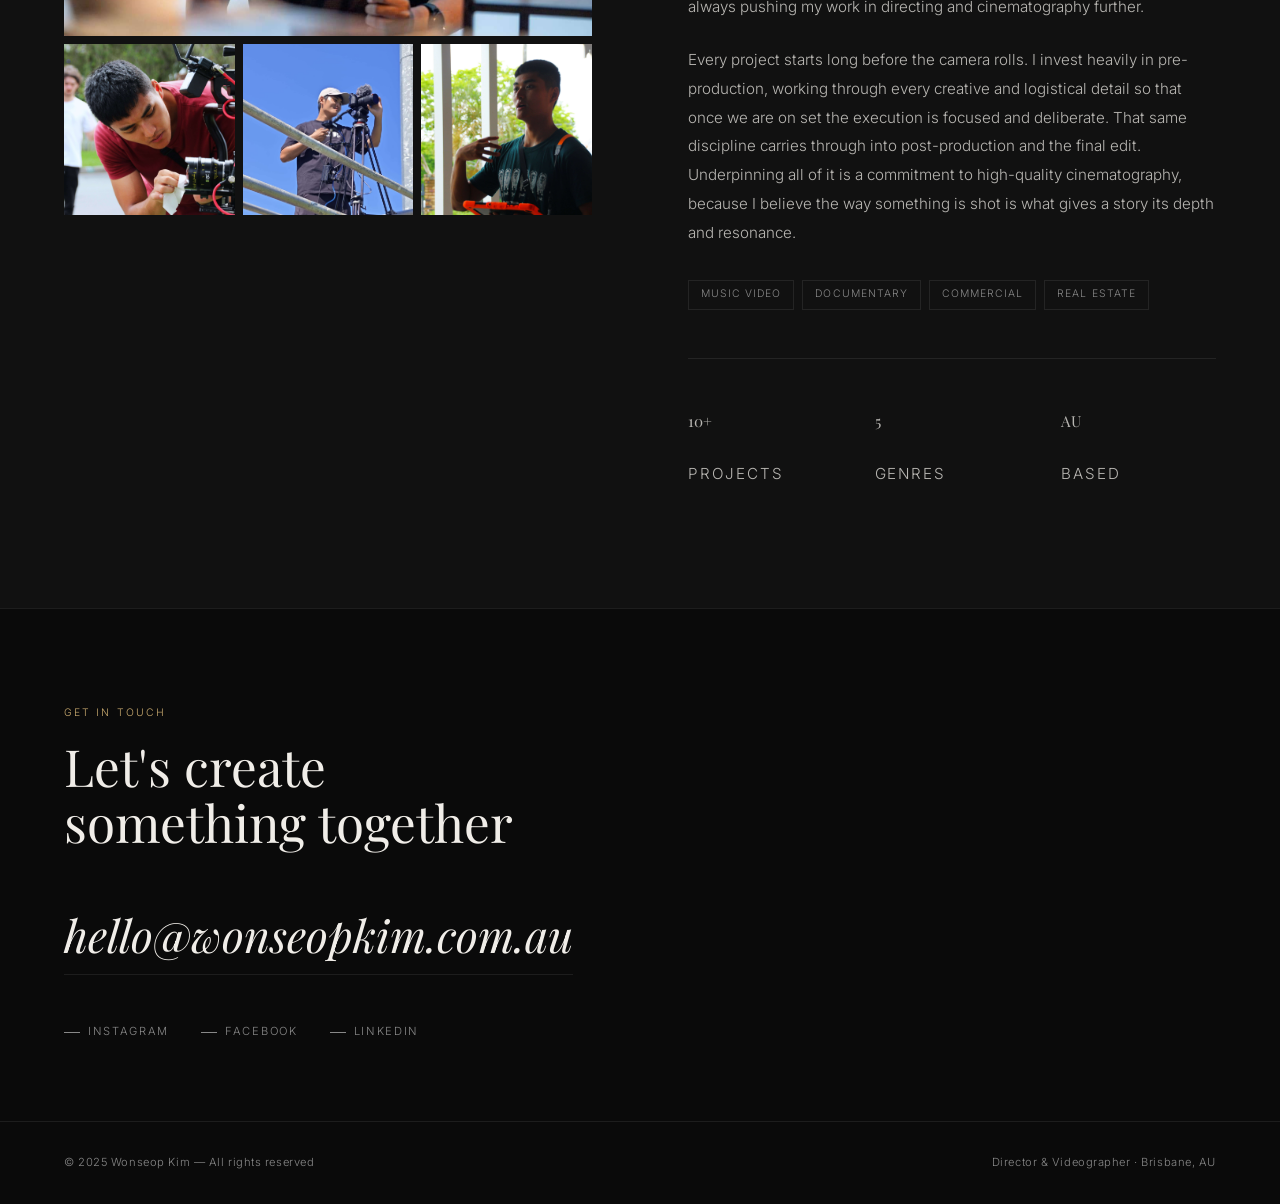
==== commit af66a266: "Expand about bio with broadcast experience, adaptability, and workflow/style paragraphs Co-Authored-" ====
--- a/index.html
+++ b/index.html
@@ -138,8 +138,9 @@
     <div class="about-content">
       <p class="section-label">About</p>
       <h2 class="section-title">The filmmaker<br>behind the lens</h2>
-      <p>I'm a director and videographer based in Brisbane with a drive to work across every corner of screen content. From music video and documentary to commercial and real estate, I actively seek out different formats because each one sharpens a different edge of the craft.</p>
-      <p>I've directed music videos for Brisbane artist KAMI, built and scaled a freelance video operation at Unreal Creative, collaborated on productions through Kanister Films, and delivered cinematography and film theory workshops at St Laurence's College. A film school graduate from QUT, I bring both formal grounding and real-world range to every project, always with directing and cinematography at the centre.</p>
+      <p>I'm a director and videographer based in Brisbane who has built experience across nearly every corner of the screen industry. Music video, documentary, commercial, real estate, live sports broadcast and narrative film. I've pursued that range deliberately because each format challenges and sharpens the craft in a different way.</p>
+      <p>I've operated solo, within small production crews, and across large broadcast teams, adapting quickly to whatever a project needs. A film school graduate from QUT, I bring structure and versatility to every project, always pushing my work in directing and cinematography further.</p>
+      <p>Every project starts long before the camera rolls. I invest heavily in pre-production, working through every creative and logistical detail so that once we are on set the execution is focused and deliberate. That same discipline carries through into post-production and the final edit. Underpinning all of it is a commitment to high-quality cinematography, because I believe the way something is shot is what gives a story its depth and resonance.</p>
       <div class="tags">
         <span class="tag">Music Video</span><span class="tag">Documentary</span><span class="tag">Commercial</span><span class="tag">Real Estate</span>
       </div>
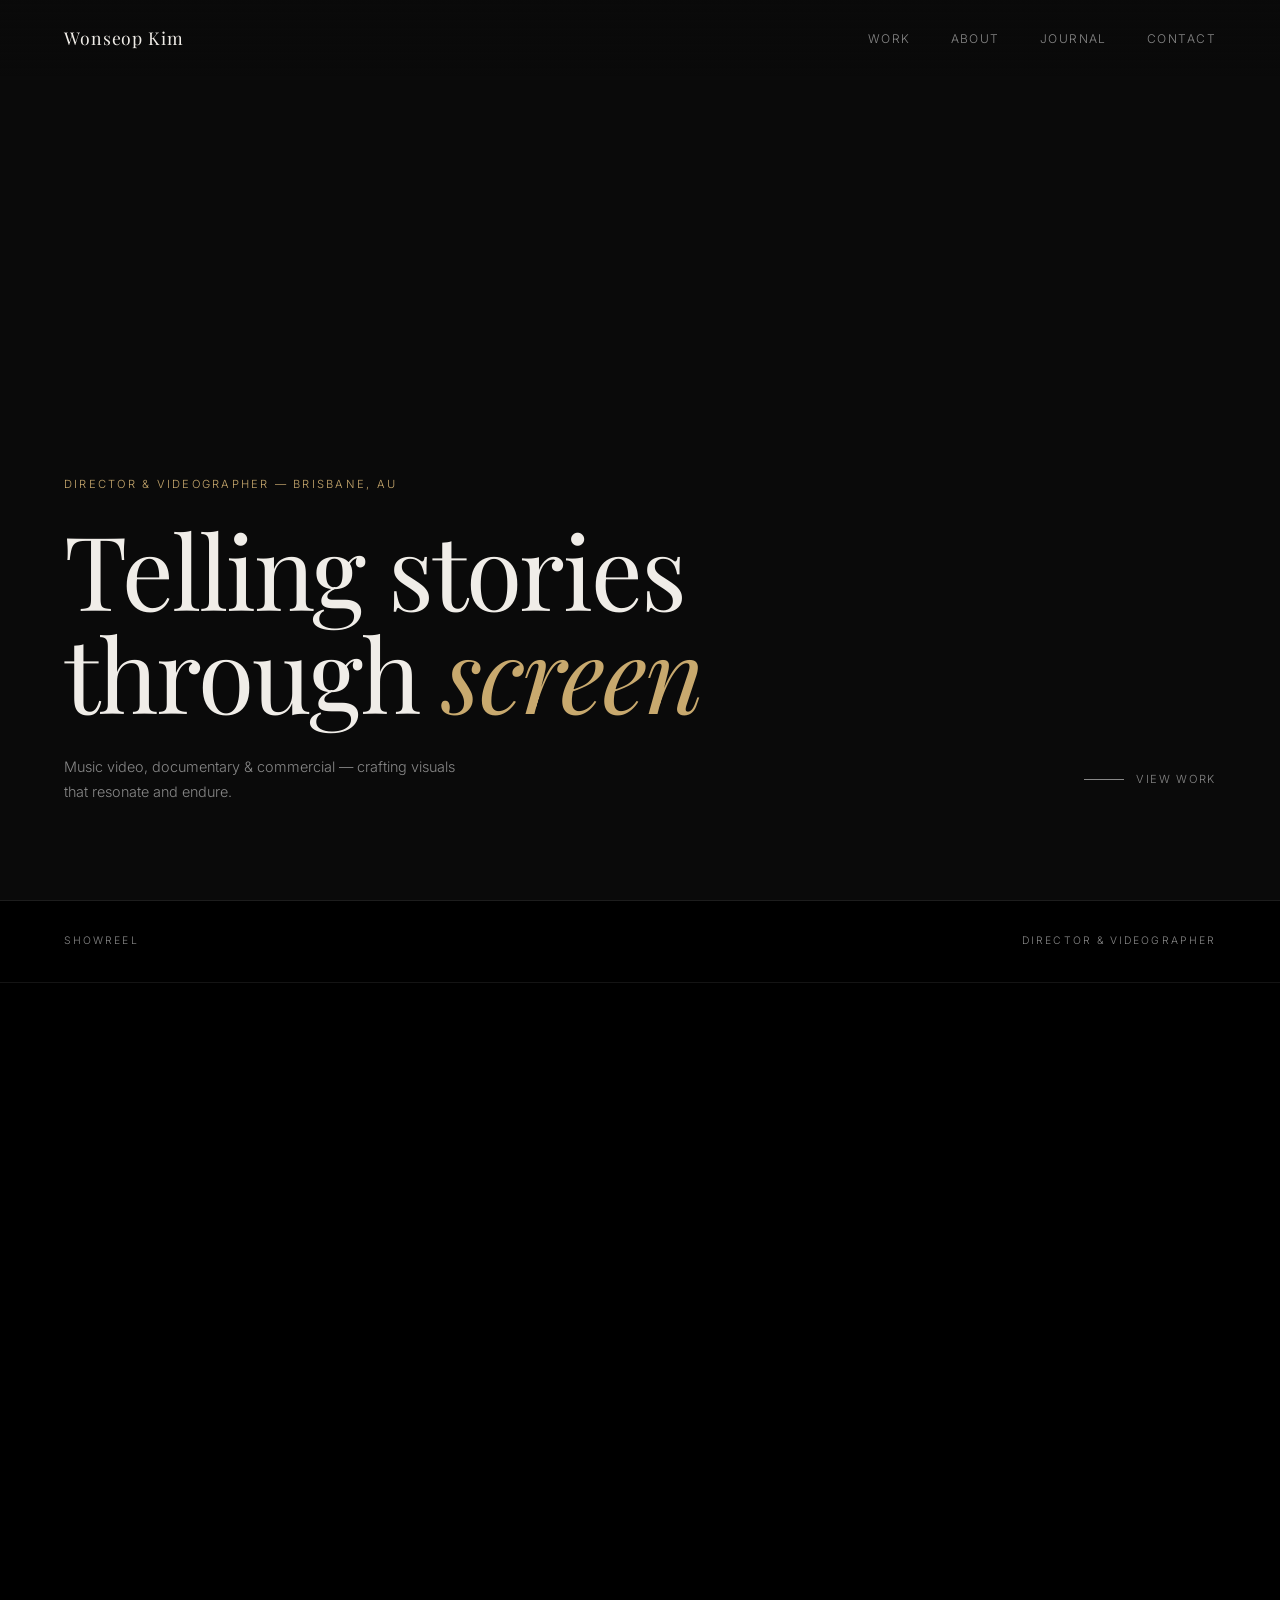
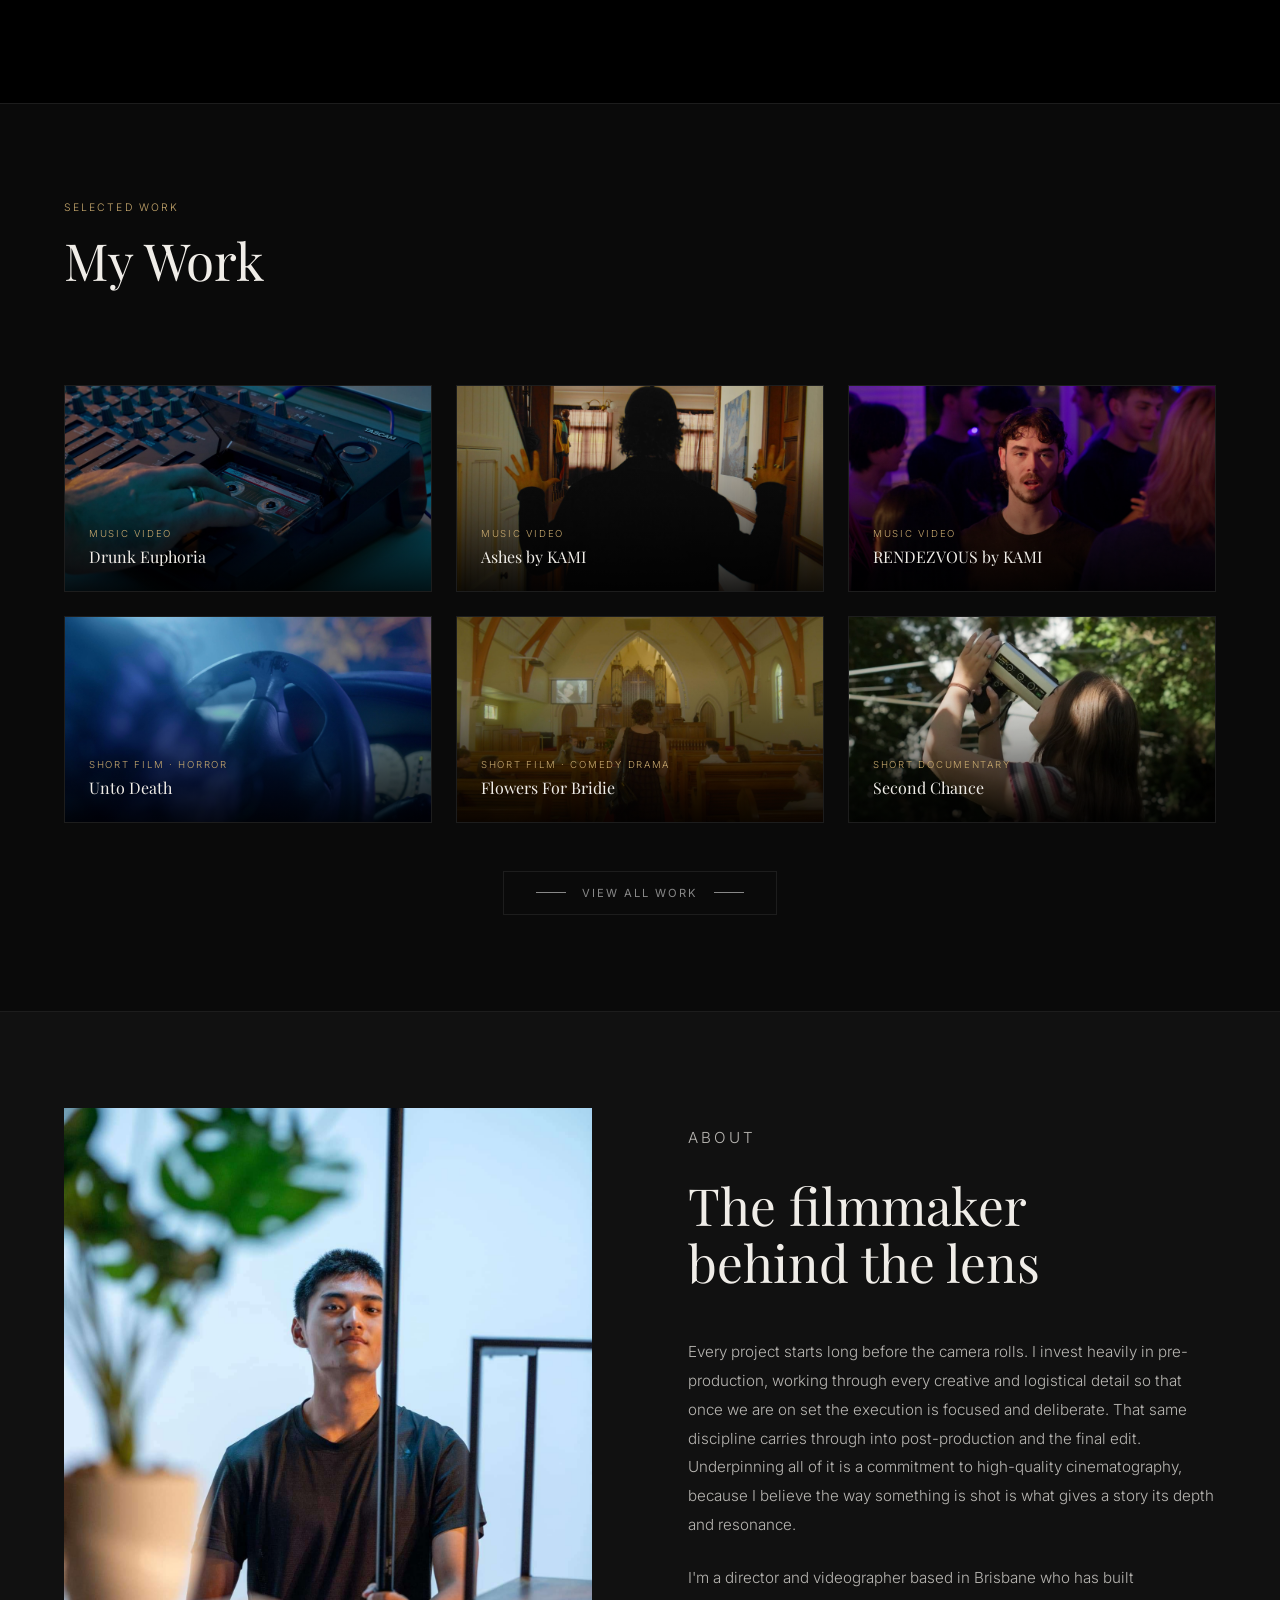
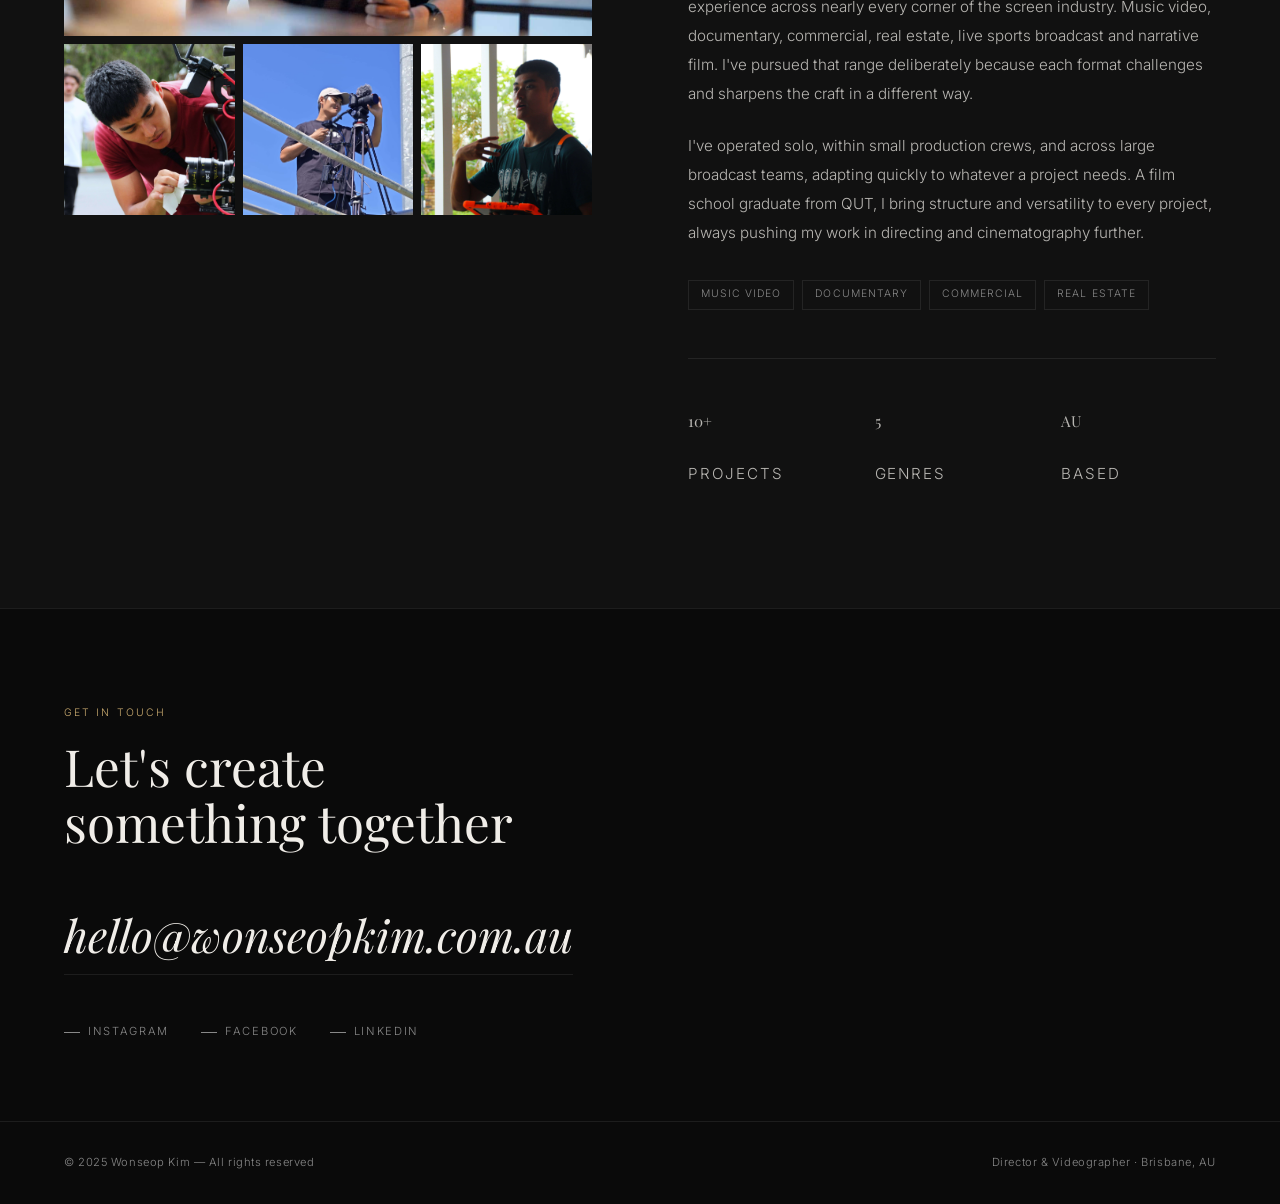
==== commit 3e877dfe: "Move style and workflow paragraph to first position in bio Co-Authored-By: Claude Sonnet 4.6 <norepl" ====
--- a/index.html
+++ b/index.html
@@ -138,9 +138,9 @@
     <div class="about-content">
       <p class="section-label">About</p>
       <h2 class="section-title">The filmmaker<br>behind the lens</h2>
+      <p>Every project starts long before the camera rolls. I invest heavily in pre-production, working through every creative and logistical detail so that once we are on set the execution is focused and deliberate. That same discipline carries through into post-production and the final edit. Underpinning all of it is a commitment to high-quality cinematography, because I believe the way something is shot is what gives a story its depth and resonance.</p>
       <p>I'm a director and videographer based in Brisbane who has built experience across nearly every corner of the screen industry. Music video, documentary, commercial, real estate, live sports broadcast and narrative film. I've pursued that range deliberately because each format challenges and sharpens the craft in a different way.</p>
       <p>I've operated solo, within small production crews, and across large broadcast teams, adapting quickly to whatever a project needs. A film school graduate from QUT, I bring structure and versatility to every project, always pushing my work in directing and cinematography further.</p>
-      <p>Every project starts long before the camera rolls. I invest heavily in pre-production, working through every creative and logistical detail so that once we are on set the execution is focused and deliberate. That same discipline carries through into post-production and the final edit. Underpinning all of it is a commitment to high-quality cinematography, because I believe the way something is shot is what gives a story its depth and resonance.</p>
       <div class="tags">
         <span class="tag">Music Video</span><span class="tag">Documentary</span><span class="tag">Commercial</span><span class="tag">Real Estate</span>
       </div>
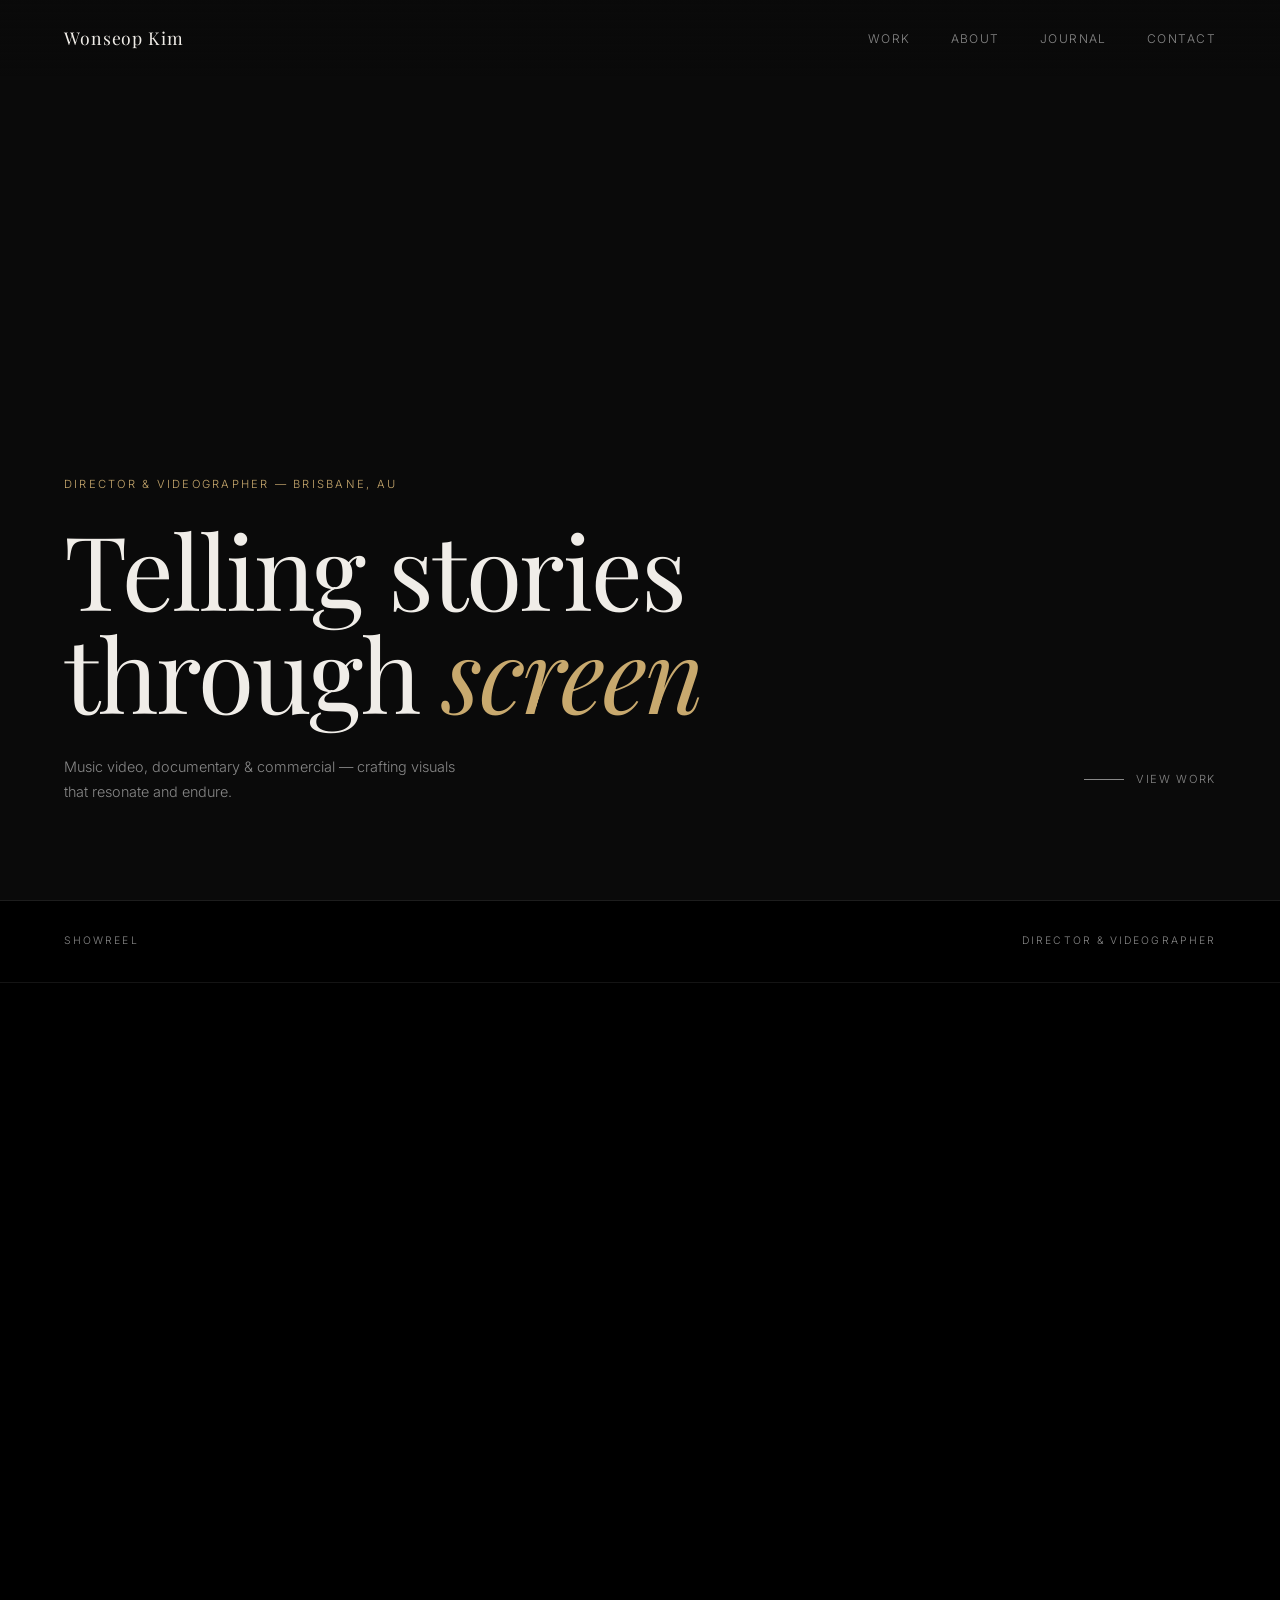
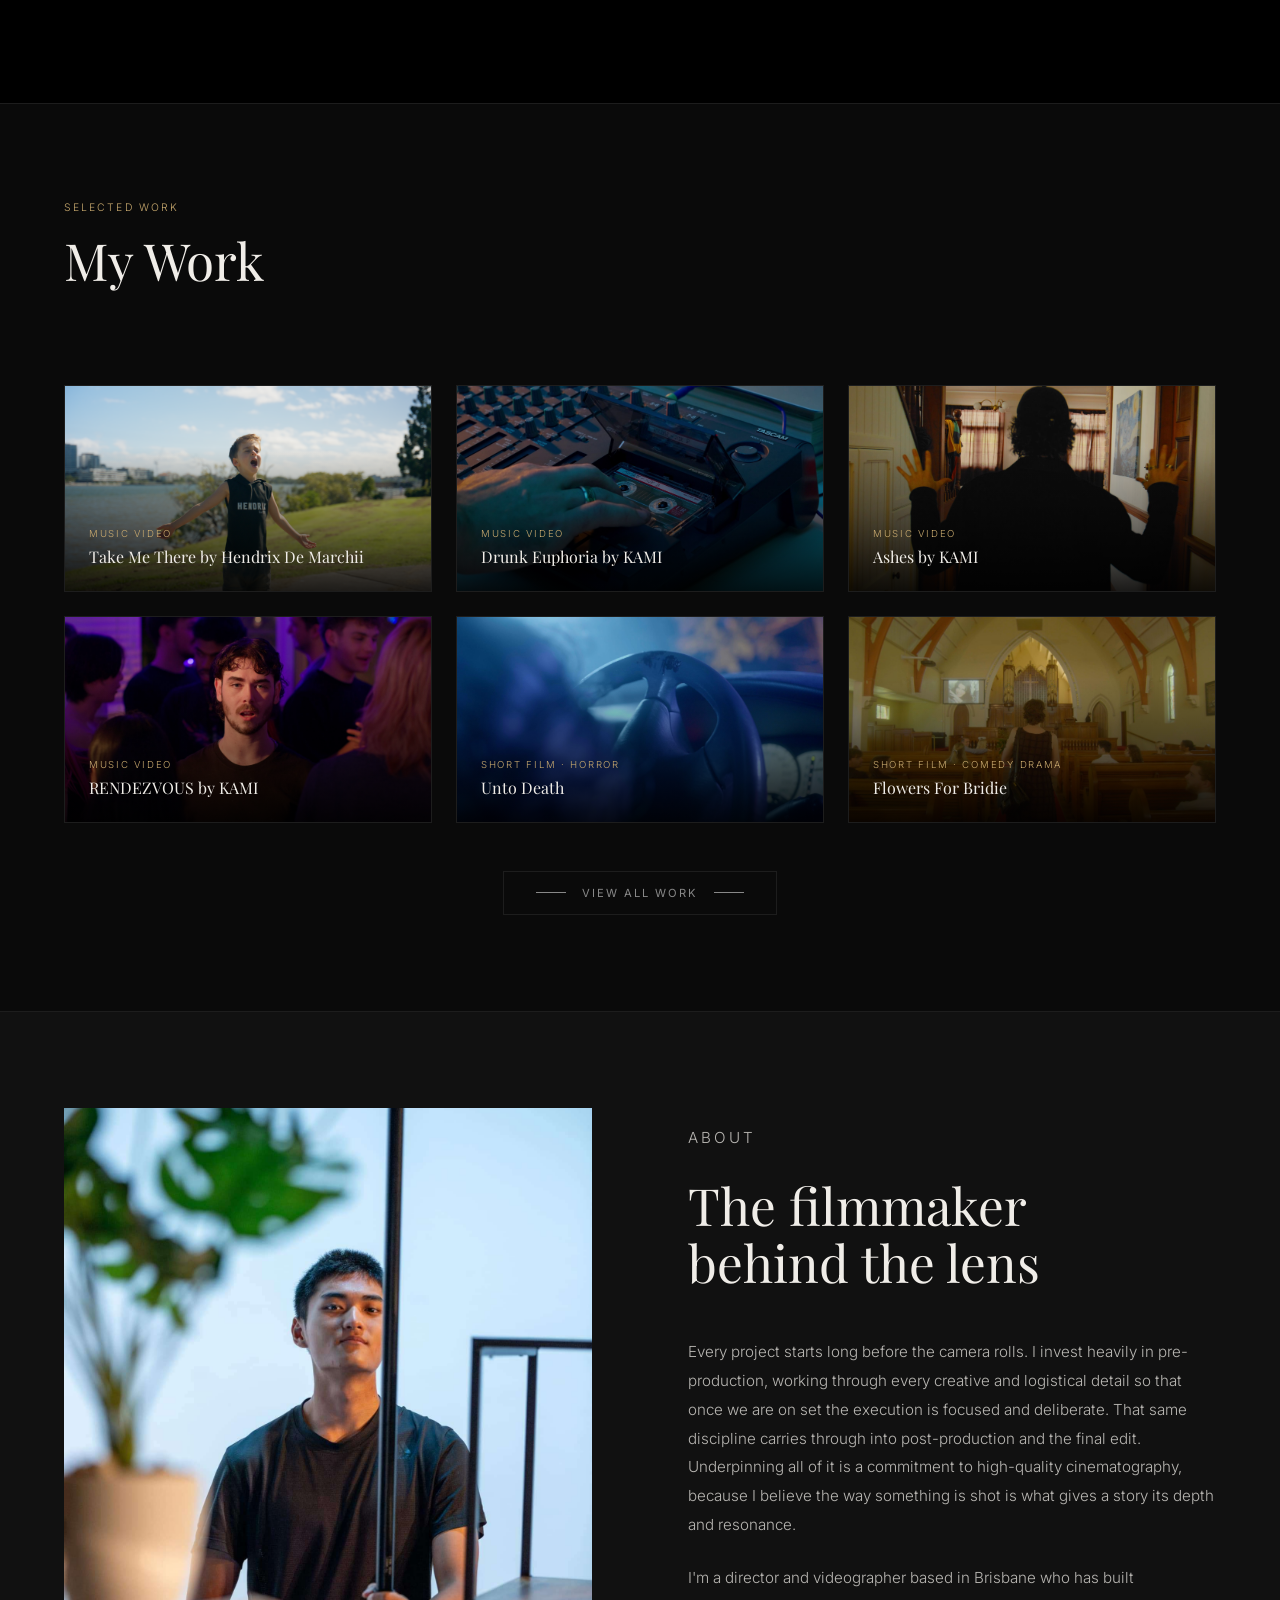
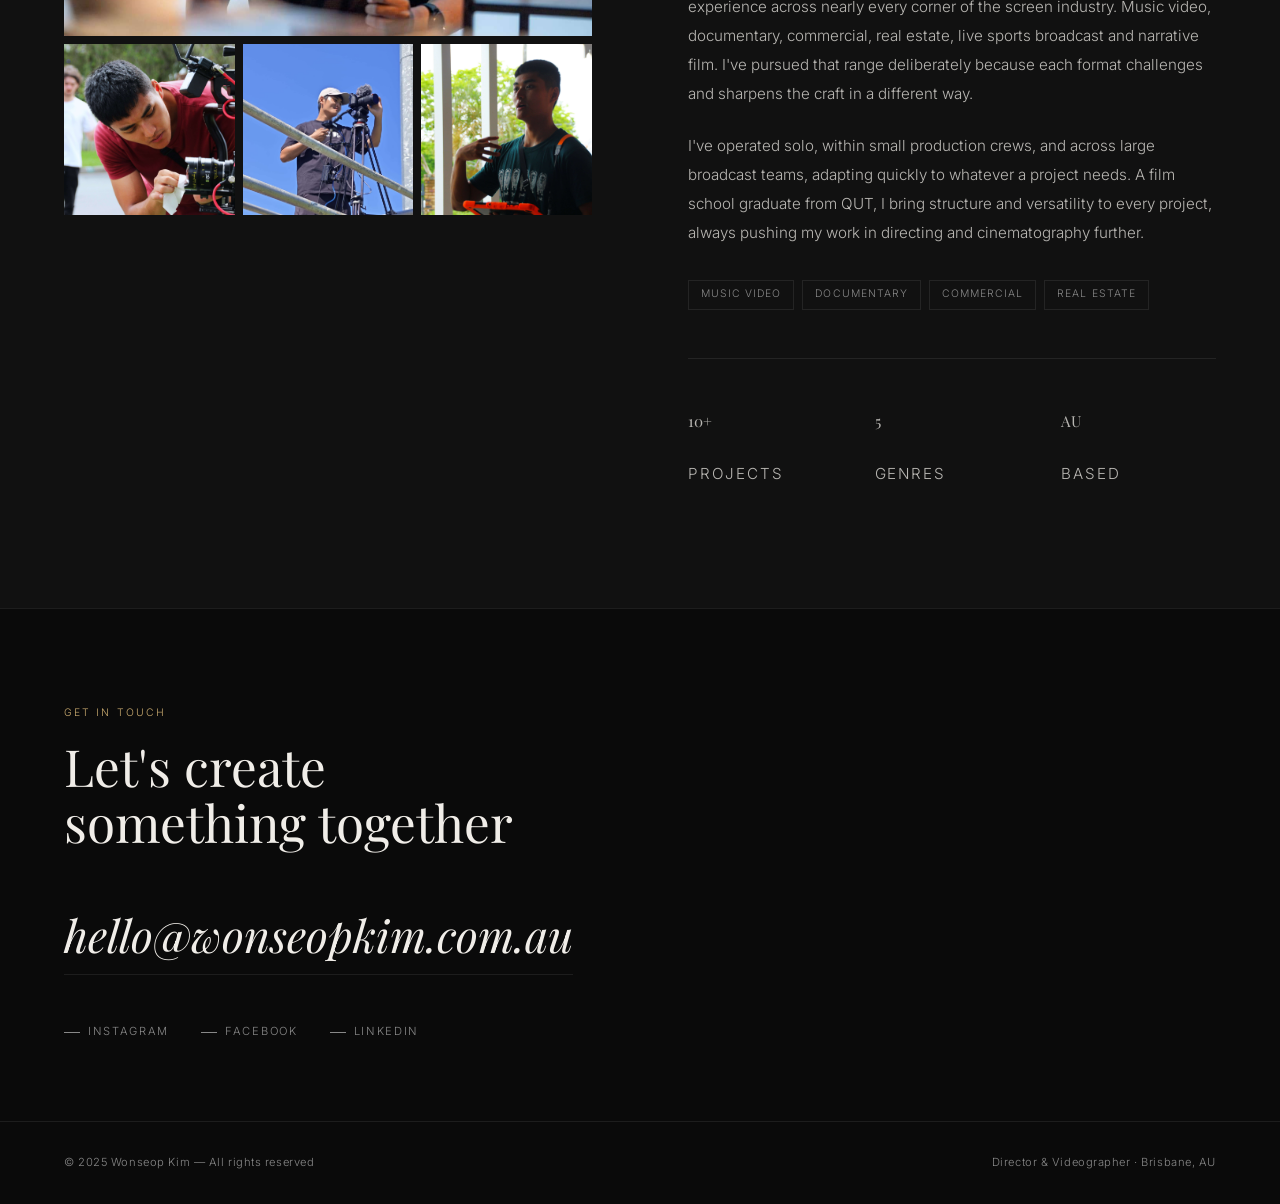
==== commit 0c2560d2: "Add mobile hamburger menu so Journal page is reachable The header nav (including the Journal link) w" ====
--- a/index.html
+++ b/index.html
@@ -33,6 +33,9 @@
     <li><a href="blog.html">Journal</a></li>
     <li><a href="#contact">Contact</a></li>
   </ul>
+  <button class="nav-toggle" id="navToggle" aria-label="Toggle menu" aria-expanded="false">
+    <span></span><span></span><span></span>
+  </button>
 </nav>
 
 <!-- ═══════════════════════════════ HERO ═══════════════════════════════ -->
@@ -204,5 +207,6 @@
 <script src="js/render.js"></script>
 <script src="js/archive.js"></script>
 <script src="js/lightbox.js"></script>
+<script src="js/nav.js"></script>
 </body>
 </html>
--- a/css/layout.css
+++ b/css/layout.css
@@ -5,6 +5,12 @@
 .nav-links { display: flex; gap: 2.5rem; list-style: none; align-items: center; }
 .nav-links a { color: var(--muted); text-decoration: none; font-size: 0.75rem; letter-spacing: 0.12em; text-transform: uppercase; transition: color 0.2s; }
 .nav-links a:hover { color: var(--text); }
+
+.nav-toggle { display: none; flex-direction: column; justify-content: center; gap: 5px; width: 26px; height: 20px; background: none; border: none; padding: 0; cursor: pointer; z-index: 101; }
+.nav-toggle span { display: block; width: 100%; height: 1px; background: var(--text); transition: transform 0.25s ease, opacity 0.2s ease; }
+.nav-toggle.open span:nth-child(1) { transform: translateY(6px) rotate(45deg); }
+.nav-toggle.open span:nth-child(2) { opacity: 0; }
+.nav-toggle.open span:nth-child(3) { transform: translateY(-6px) rotate(-45deg); }
 
 /* ── HERO ── */
 .hero { min-height: 100vh; display: flex; flex-direction: column; justify-content: flex-end; padding: 0 4rem 6rem; position: relative; overflow: hidden; background: var(--bg); }
--- a/css/responsive.css
+++ b/css/responsive.css
@@ -13,7 +13,17 @@
 @media (max-width: 600px) {
   .works-grid { grid-template-columns: 1fr; }
   .about-stats { grid-template-columns: repeat(2, 1fr); }
-  .nav-links { display: none; }
+  .nav-toggle { display: flex; }
+  .nav-links {
+    position: fixed; inset: 0; z-index: 100;
+    display: flex; flex-direction: column; align-items: center; justify-content: center; gap: 2.5rem;
+    background: var(--bg);
+    opacity: 0; visibility: hidden; pointer-events: none;
+    transition: opacity 0.25s ease;
+  }
+  .nav-links.open { opacity: 1; visibility: visible; pointer-events: auto; }
+  .nav-links a { font-size: 1rem; }
+  body.menu-open { overflow: hidden; }
   .archive-grid { grid-template-columns: repeat(2, 1fr); }
   .list-item { grid-template-columns: 70px 1fr; }
   .list-year, .list-arrow { display: none; }
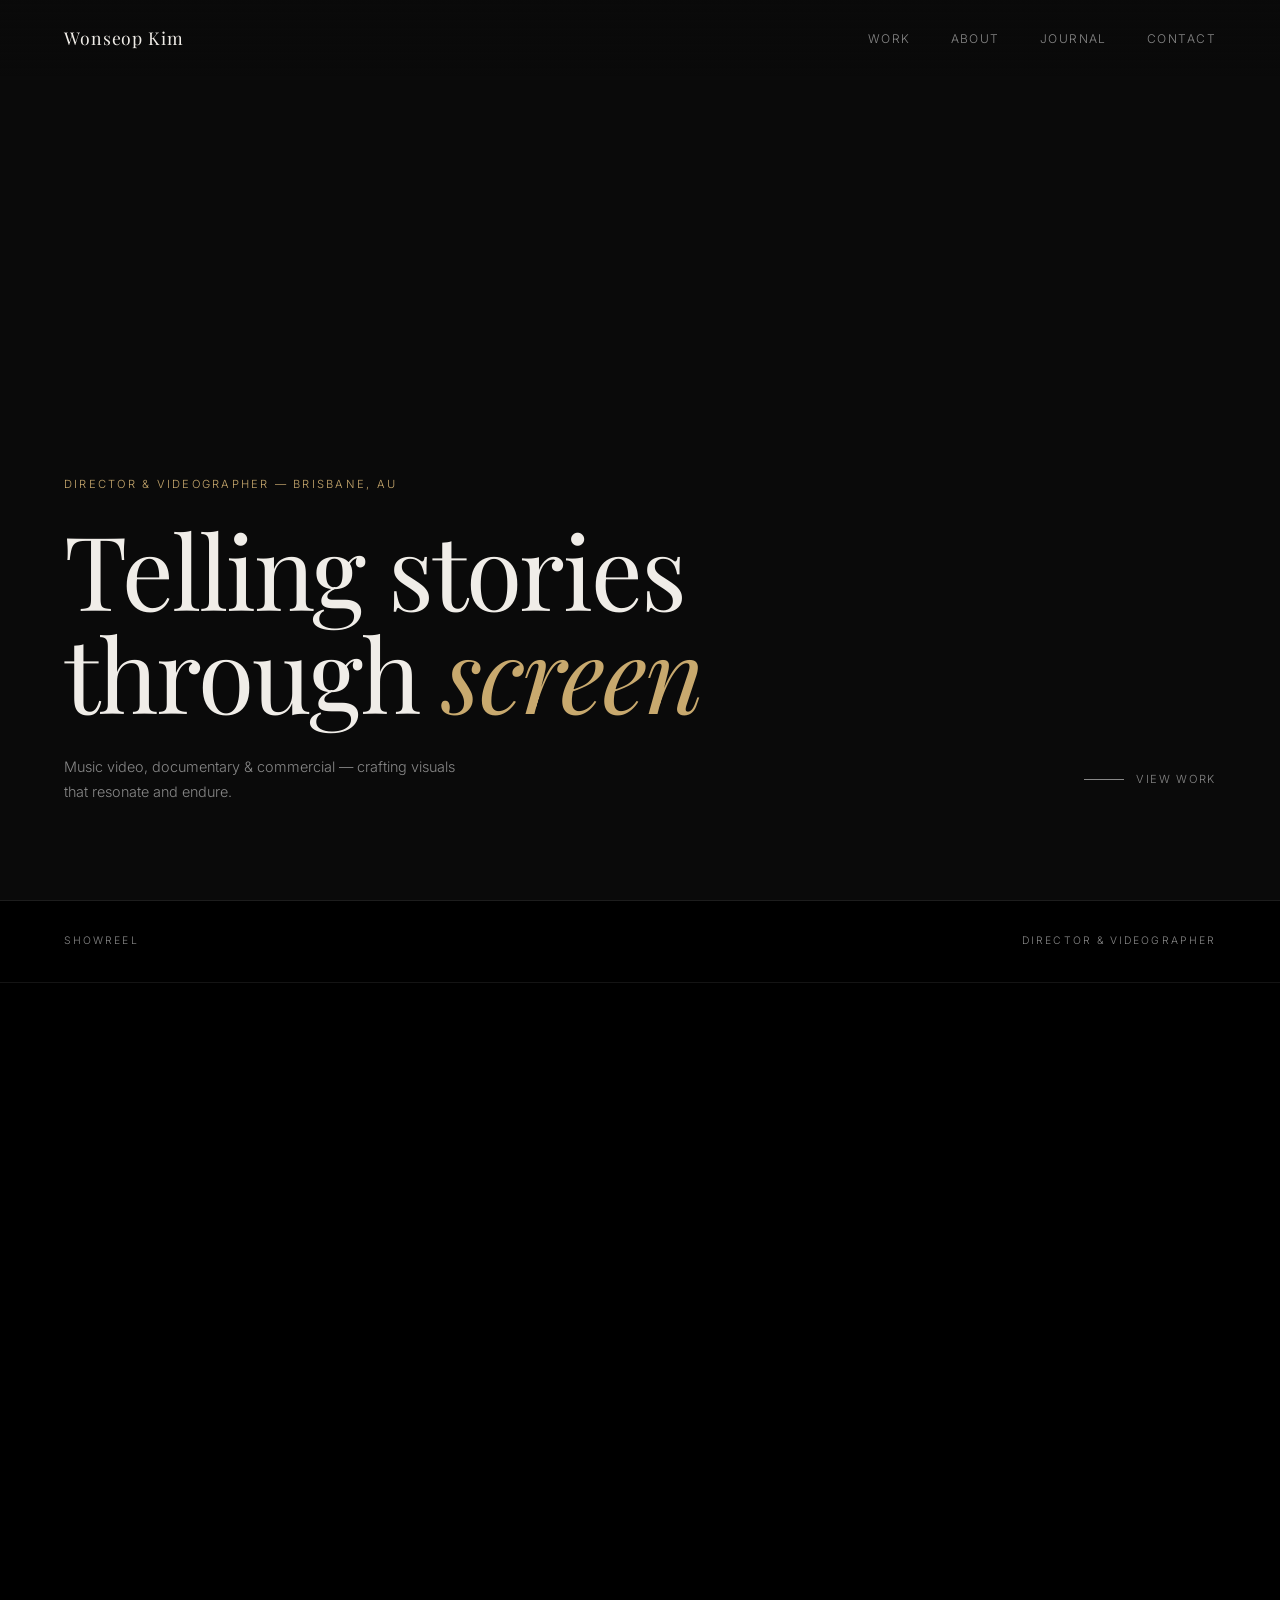
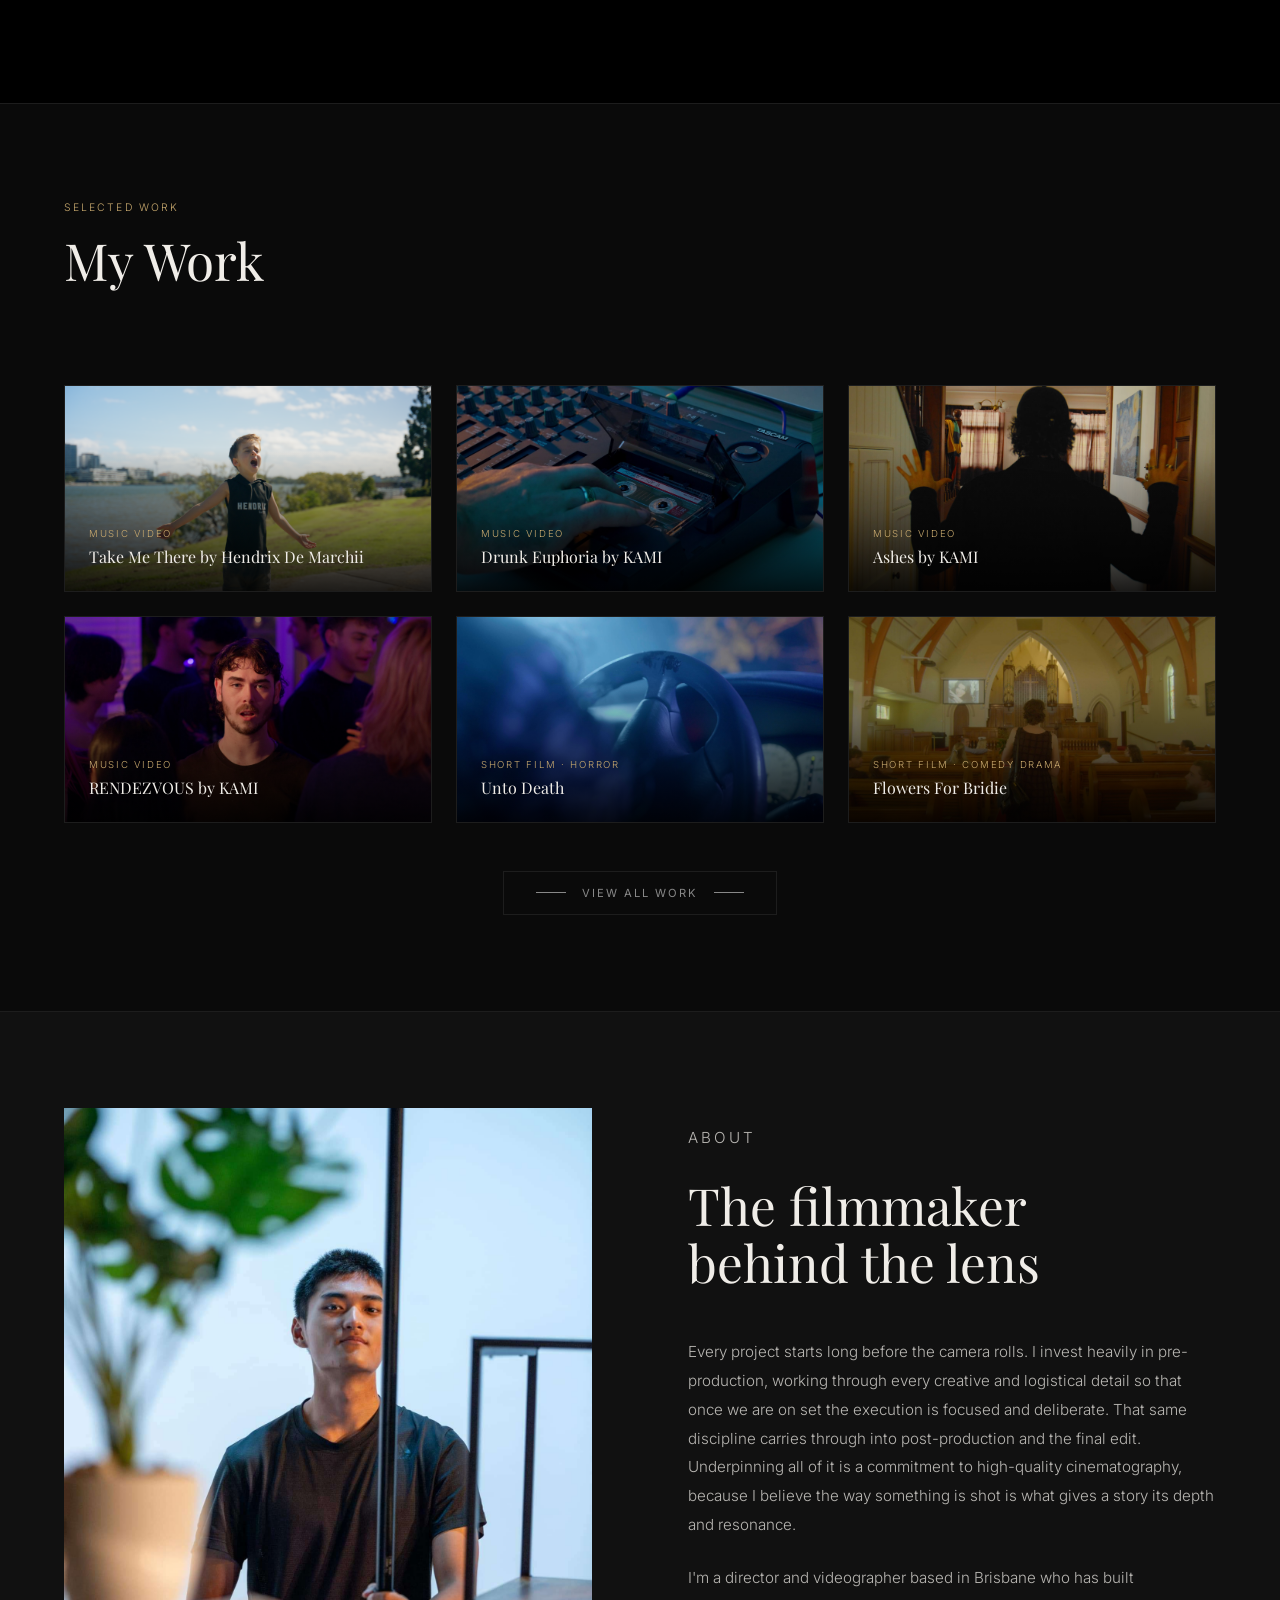
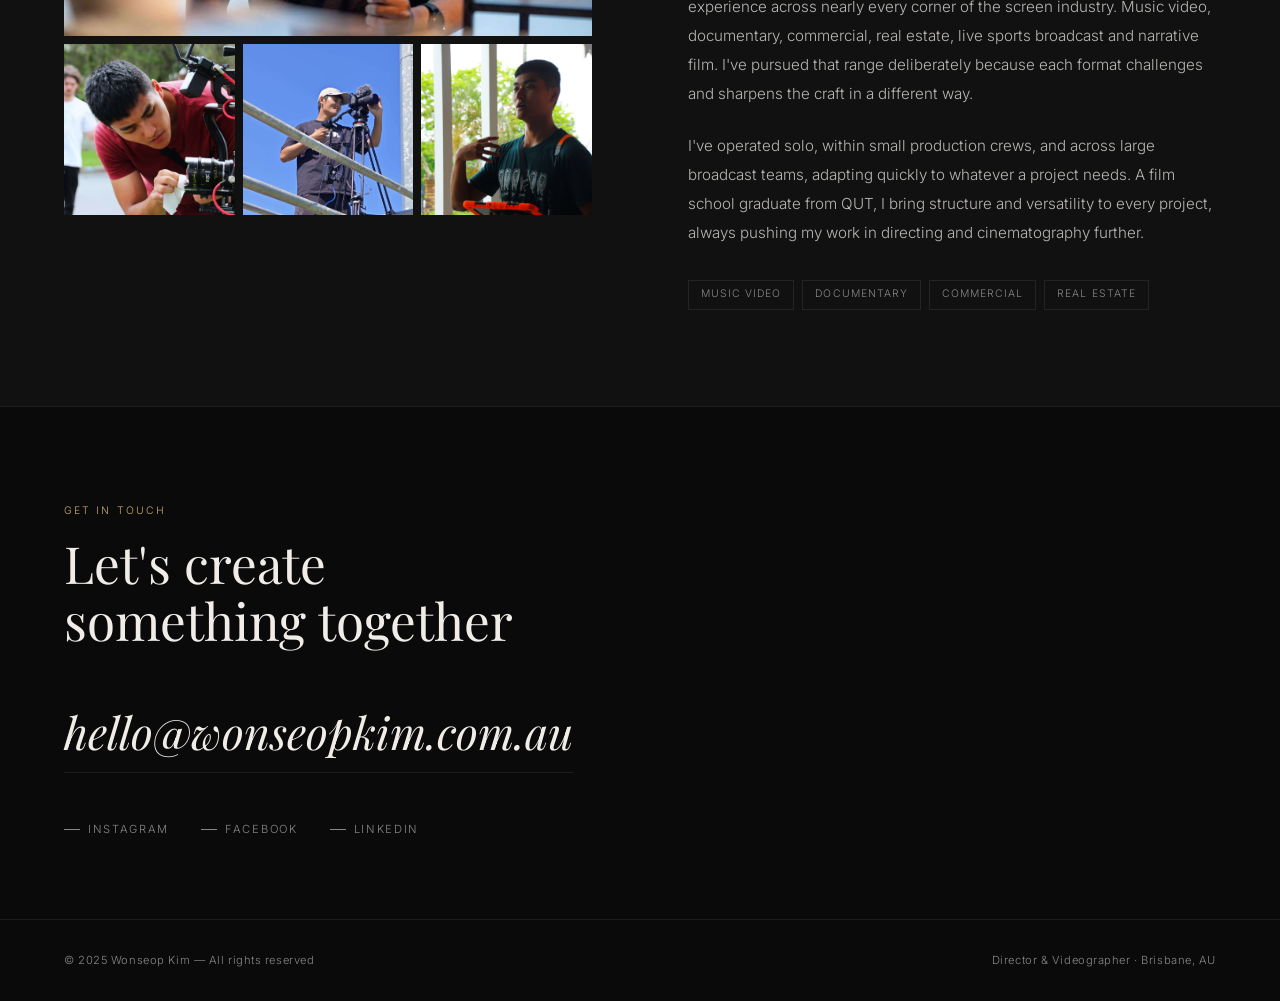
==== commit 3ec8508d: "Remove About stats row Placeholder-y numbers (10+ projects, 5 genres) with no real content to back t" ====
--- a/index.html
+++ b/index.html
@@ -147,11 +147,6 @@
       <div class="tags">
         <span class="tag">Music Video</span><span class="tag">Documentary</span><span class="tag">Commercial</span><span class="tag">Real Estate</span>
       </div>
-      <div class="about-stats">
-        <div><p class="stat-num">10+</p><p class="stat-label">Projects</p></div>
-        <div><p class="stat-num">5</p><p class="stat-label">Genres</p></div>
-        <div><p class="stat-num">AU</p><p class="stat-label">Based</p></div>
-      </div>
     </div>
   </div>
 </section>
--- a/css/layout.css
+++ b/css/layout.css
@@ -44,9 +44,6 @@
 .about-photo-small img { width: 100%; height: 100%; object-fit: cover; object-position: center top; display: block; }
 .about-content { padding-top: 1rem; }
 .about-content p { font-size: 0.95rem; color: rgba(240,237,232,0.75); line-height: 1.9; margin-bottom: 1.5rem; }
-.about-stats { display: grid; grid-template-columns: repeat(3, 1fr); gap: 2rem; margin-top: 3rem; padding-top: 3rem; border-top: 1px solid var(--border); }
-.stat-num { font-family: var(--font-display); font-size: 2.5rem; font-weight: 400; color: var(--accent); line-height: 1; margin-bottom: 0.4rem; }
-.stat-label { font-size: 0.7rem; letter-spacing: 0.12em; text-transform: uppercase; color: var(--muted); }
 .tags { display: flex; flex-wrap: wrap; gap: 0.5rem; margin-top: 2rem; }
 .tag { font-size: 0.65rem; letter-spacing: 0.1em; text-transform: uppercase; color: var(--muted); border: 1px solid var(--border); padding: 0.35rem 0.75rem; }
 
--- a/css/responsive.css
+++ b/css/responsive.css
@@ -12,7 +12,6 @@
 }
 @media (max-width: 600px) {
   .works-grid { grid-template-columns: 1fr; }
-  .about-stats { grid-template-columns: repeat(2, 1fr); }
   .nav-toggle { display: flex; }
   .nav-links {
     position: fixed; inset: 0; z-index: 100;
